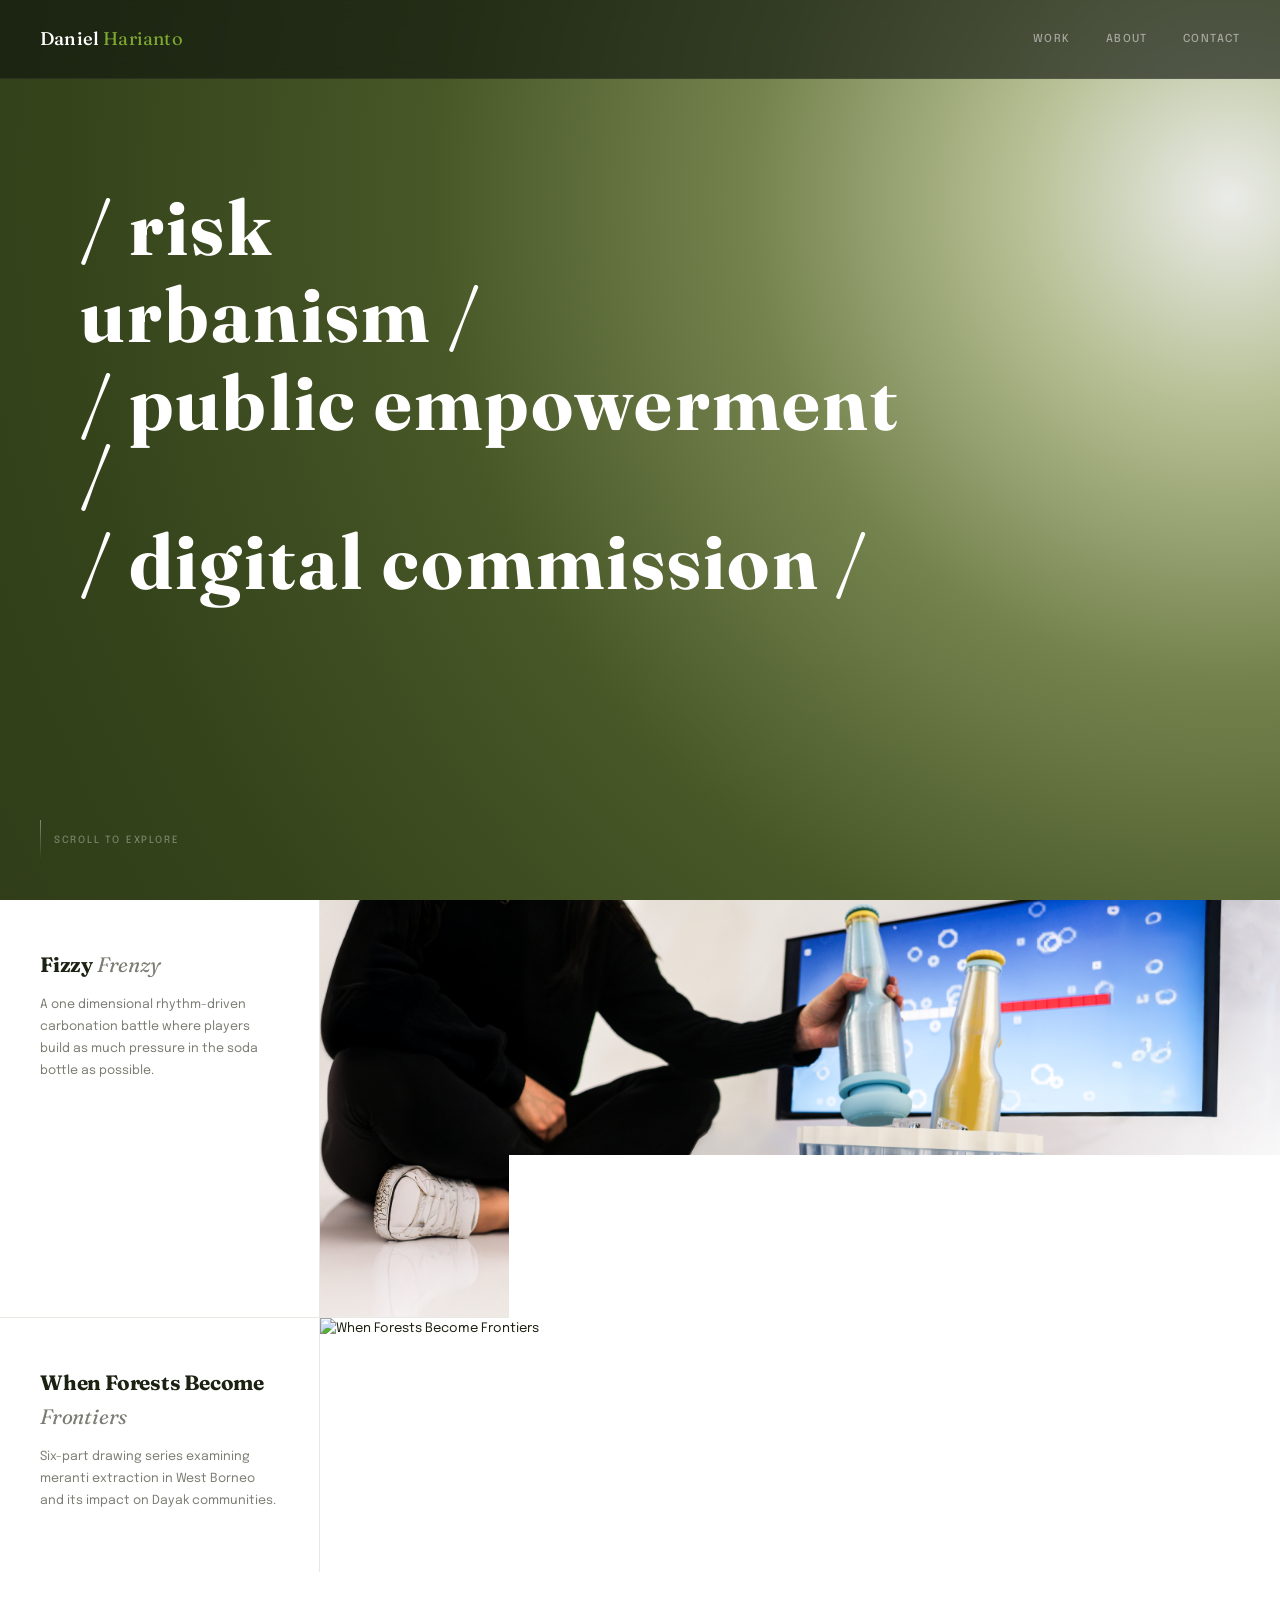
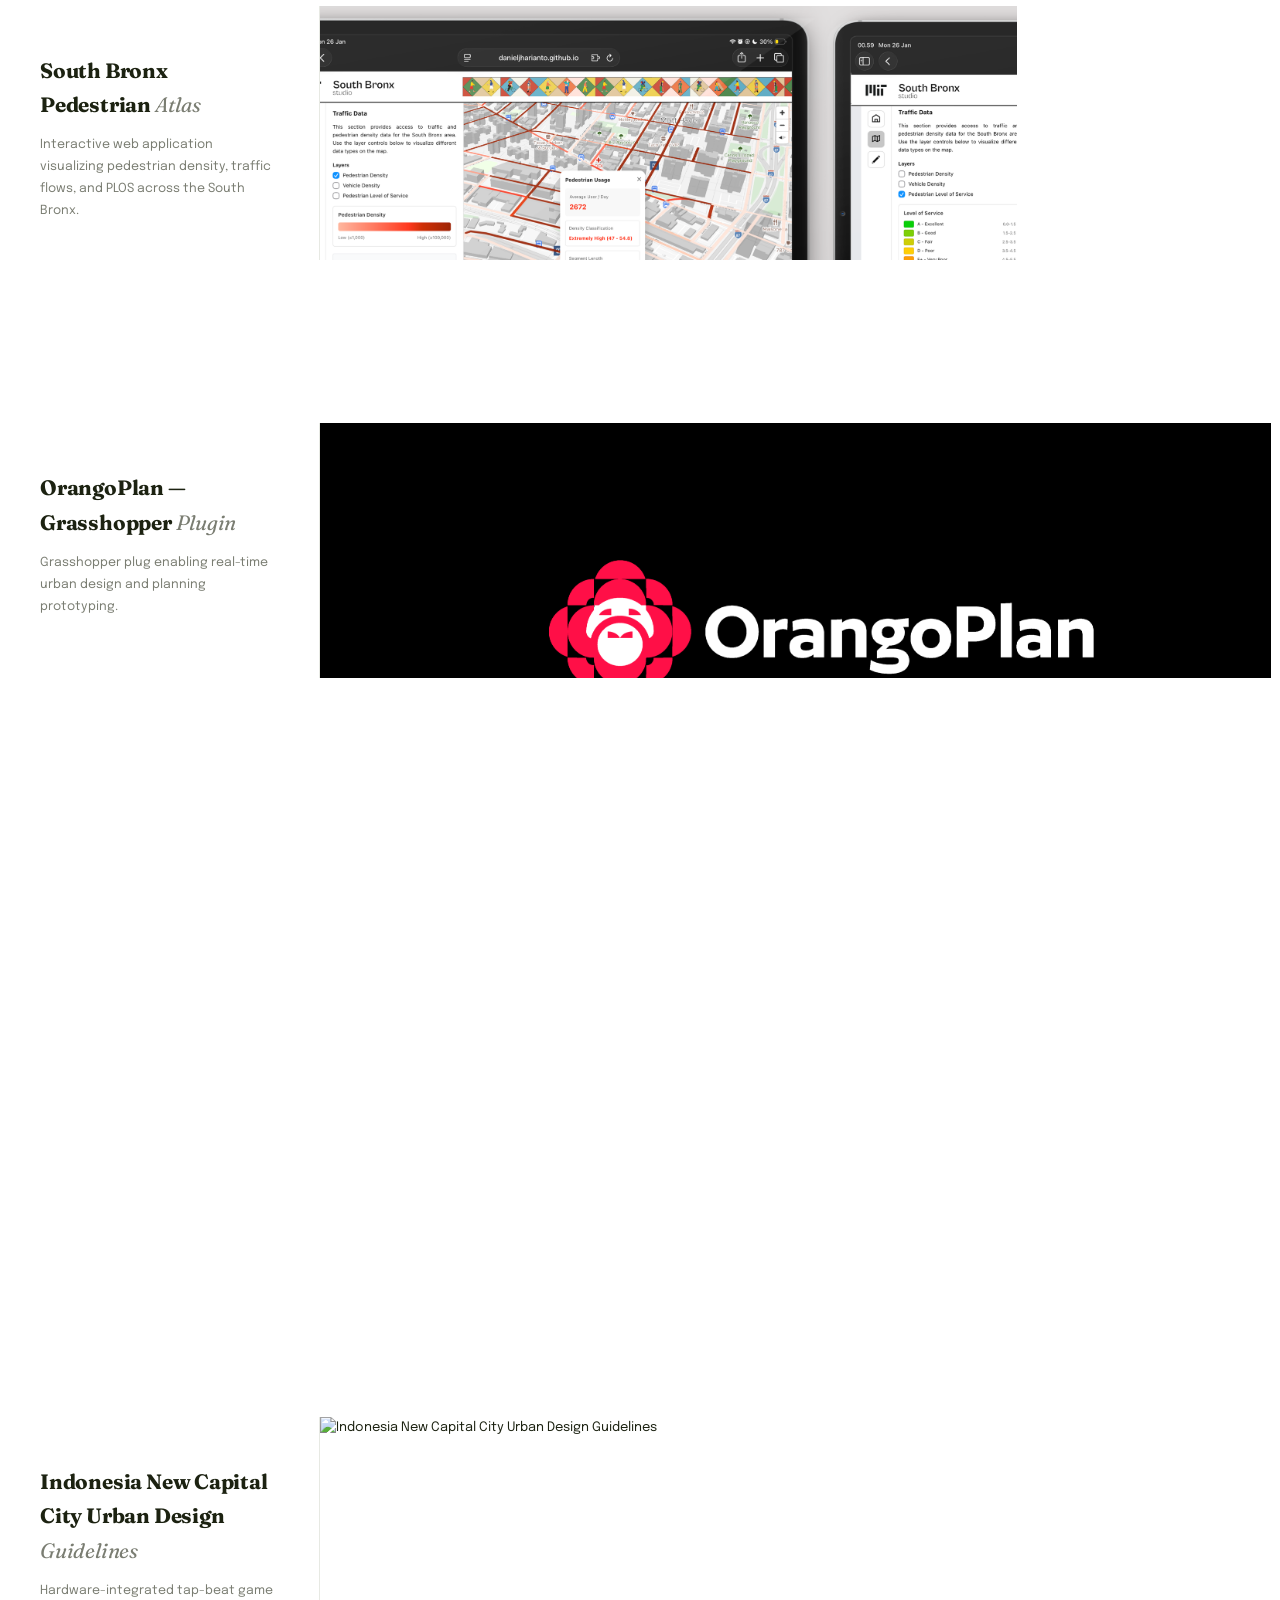
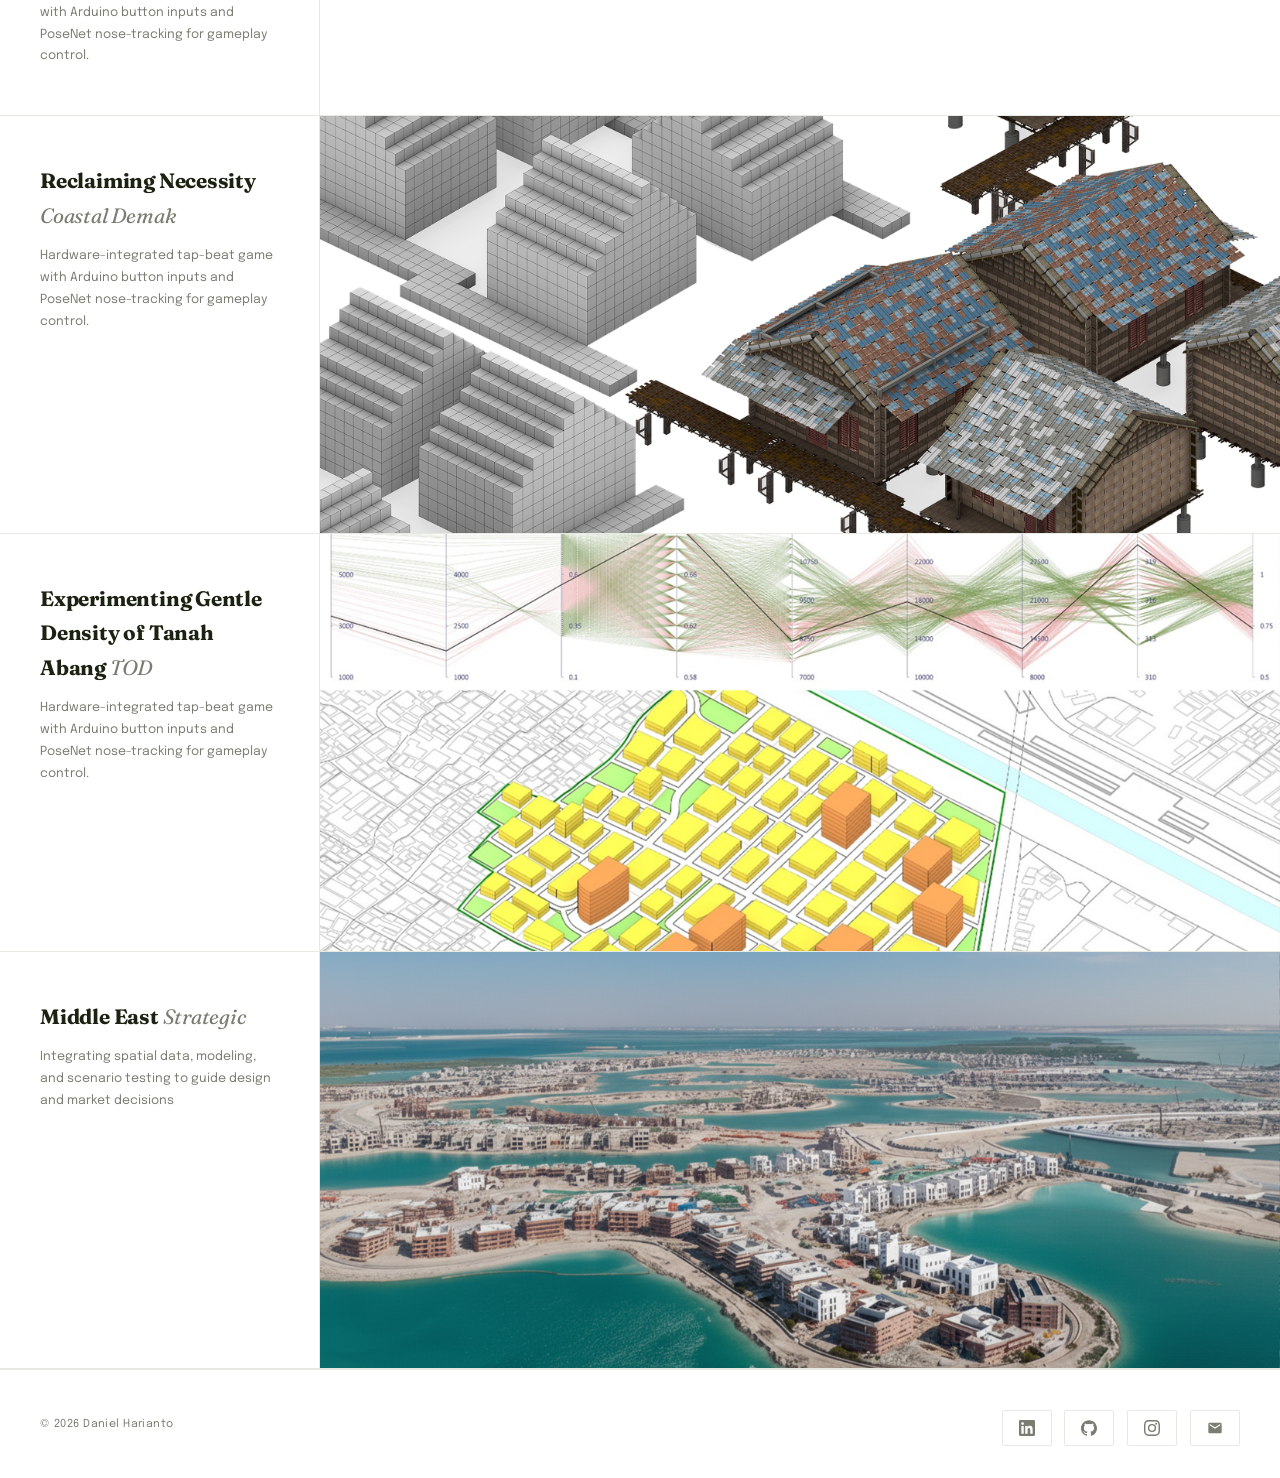
==== index.html @ 78e477ef "update logo" ====
<!DOCTYPE html>
<html lang="en">
  <meta charset="UTF-8" />
  <meta name="viewport" content="width=device-width, initial-scale=1.0" />
  <link rel="icon" type="image/png" href="Image/logo.png" /> 
  <title>Daniel Harianto</title>
  <!-- Google Fonts -->
  <link rel="preconnect" href="https://fonts.googleapis.com" />
  <link rel="preconnect" href="https://fonts.gstatic.com" crossorigin />
  <link href="https://fonts.googleapis.com/css2?family=Fraunces:ital,opsz,wght@0,9..144,400;0,9..144,500;0,9..144,700;1,9..144,400;1,9..144,500&family=Epilogue:wght@400;500&display=swap" rel="stylesheet" />

  <!-- Stylesheet -->
  <link rel="stylesheet" href="style.css" />
</head>
<body>

  <!-- ── HEADER ── -->
  <header>
    <a href="index.html" class="logo">Daniel <span>Harianto</span></a>
    <button id="menu-toggle" aria-label="Menu">☰</button>
    <nav>
      <a href="#work">Work</a>
      <a href="about.html">About</a>
      <a href="mailto:djansenh@mit.edu">Contact</a>
    </nav>
  </header>

  <!-- ── HERO ── -->
  <div class="hero-wrap">
    <section class="hero">

      <!-- Left: headline -->
      <div class="hero-headline">
        <!-- <p class="hero-intro">Portfolio 2024–2025</p> -->
        <h1>
          <span>/ risk</em></span>
        </h1>
        <h1>
          <span> urbanism /</span>
        </h1>
        <h1>
         /  public empowerment  /
        </h1>
        <h1>
         /  digital commission  /<br />
        </h1>
      </div>

      <!-- Right: discipline tags + name -->
      <!-- <div class="hero-right">
        <div class="hero-tags">
          <span class="hero-tag">*architecture</span>
          <span class="hero-tag">*algorithm</span>
          <span class="hero-tag">*urbanism</span>
        </div>
        <div class="hero-name">Daniel J Harianto</div>
      </div> -->

    </section>
    <div class="hero-scroll">Scroll to explore</div>
  </div>

  <!-- ── WORK SECTION ── -->
  <!-- <div id="work" class="section-header">
    <h2 class="section-title">Selected Work</h2> -->
    <!-- <span class="section-count">06 projects</span> -->
  <!-- </div> -->

  <main class="projects" id="projectGrid"></main>

  
  <!-- ── CTA BAND ── -->
  <!-- <div class="cta-band">
    <div class="cta-text">Let's work<br /><em>together.</em></div>
    <a href="mailto:hello@example.com" class="cta-link">Get in touch →</a>
  </div> -->

  <!-- ── FOOTER ── -->
  <footer>
    <span>© 2026 Daniel Harianto</span>
    

    <!-- Social links -->
      <span>
        <div class="about-socials">
          <a href="https://linkedin.com/in/daniel-j-harianto" class="social-link" target="_blank">
            <svg width="16" height="16" viewBox="0 0 24 24" fill="currentColor">
              <path d="M20.447 20.452h-3.554v-5.569c0-1.328-.027-3.037-1.852-3.037-1.853 0-2.136 1.445-2.136 2.939v5.667H9.351V9h3.414v1.561h.046c.477-.9 1.637-1.85 3.37-1.85 3.601 0 4.267 2.37 4.267 5.455v6.286zM5.337 7.433a2.062 2.062 0 0 1-2.063-2.065 2.064 2.064 0 1 1 2.063 2.065zm1.782 13.019H3.555V9h3.564v11.452zM22.225 0H1.771C.792 0 0 .774 0 1.729v20.542C0 23.227.792 24 1.771 24h20.451C23.2 24 24 23.227 24 22.271V1.729C24 .774 23.2 0 22.222 0h.003z"/>
            </svg>
            
          </a>
          <a href="https://github.com/danieljharianto" class="social-link" target="_blank">
            <svg width="16" height="16" viewBox="0 0 24 24" fill="currentColor">
              <path d="M12 .297c-6.63 0-12 5.373-12 12 0 5.303 3.438 9.8 8.205 11.385.6.113.82-.258.82-.577 0-.285-.01-1.04-.015-2.04-3.338.724-4.042-1.61-4.042-1.61C4.422 18.07 3.633 17.7 3.633 17.7c-1.087-.744.084-.729.084-.729 1.205.084 1.838 1.236 1.838 1.236 1.07 1.835 2.809 1.305 3.495.998.108-.776.417-1.305.76-1.605-2.665-.3-5.466-1.332-5.466-5.93 0-1.31.465-2.38 1.235-3.22-.135-.303-.54-1.523.105-3.176 0 0 1.005-.322 3.3 1.23.96-.267 1.98-.399 3-.405 1.02.006 2.04.138 3 .405 2.28-1.552 3.285-1.23 3.285-1.23.645 1.653.24 2.873.12 3.176.765.84 1.23 1.91 1.23 3.22 0 4.61-2.805 5.625-5.475 5.92.42.36.81 1.096.81 2.22 0 1.606-.015 2.896-.015 3.286 0 .315.21.69.825.57C20.565 22.092 24 17.592 24 12.297c0-6.627-5.373-12-12-12"/>
            </svg>
  
          </a>
          <a href="https://instagram.com/danielharianto_" class="social-link" target="_blank">
            <svg width="16" height="16" viewBox="0 0 24 24" fill="currentColor">
              <path d="M12 2.163c3.204 0 3.584.012 4.85.07 3.252.148 4.771 1.691 4.919 4.919.058 1.265.069 1.645.069 4.849 0 3.205-.012 3.584-.069 4.849-.149 3.225-1.664 4.771-4.919 4.919-1.266.058-1.644.07-4.85.07-3.204 0-3.584-.012-4.849-.07-3.26-.149-4.771-1.699-4.919-4.92-.058-1.265-.07-1.644-.07-4.849 0-3.204.013-3.583.07-4.849.149-3.227 1.664-4.771 4.919-4.919 1.266-.057 1.645-.069 4.849-.069zM12 0C8.741 0 8.333.014 7.053.072 2.695.272.273 2.69.073 7.052.014 8.333 0 8.741 0 12c0 3.259.014 3.668.072 4.948.2 4.358 2.618 6.78 6.98 6.98C8.333 23.986 8.741 24 12 24c3.259 0 3.668-.014 4.948-.072 4.354-.2 6.782-2.618 6.979-6.98.059-1.28.073-1.689.073-4.948 0-3.259-.014-3.667-.072-4.947-.196-4.354-2.617-6.78-6.979-6.98C15.668.014 15.259 0 12 0zm0 5.838a6.162 6.162 0 1 0 0 12.324 6.162 6.162 0 0 0 0-12.324zM12 16a4 4 0 1 1 0-8 4 4 0 0 1 0 8zm6.406-11.845a1.44 1.44 0 1 0 0 2.881 1.44 1.44 0 0 0 0-2.881z"/>
            </svg>
            
          </a>
          <a href="mailto:djansenh@mit.edu" class="social-link">
            <svg width="16" height="16" viewBox="0 0 24 24" fill="currentColor">
              <path d="M20 4H4c-1.1 0-2 .9-2 2v12c0 1.1.9 2 2 2h16c1.1 0 2-.9 2-2V6c0-1.1-.9-2-2-2zm0 4-8 5-8-5V6l8 5 8-5v2z"/>
            </svg>
            
          </a>
        </div>
      </span>
  </footer>

  <!-- ── MODAL ── -->
  <div class="modal-backdrop" id="modal" role="dialog" aria-modal="true">
    <div class="modal">
      <div class="modal-header-bar">
        <span class="modal-header-label" id="modalHeaderLabel">Project</span>
        <button class="modal-close" id="modalClose">✕ &nbsp;Close</button>
      </div>
      <div id="modalImg"></div>
      <div class="modal-body">
        <div class="modal-meta" id="modalTags"></div>
        <h2 class="modal-title" id="modalTitle"></h2>
        <p class="modal-text" id="modalText"></p>
        <div class="modal-details" id="modalDetails"></div>
        <a href="#" class="modal-link" id="modalLink" target="_blank">View Project →</a>
      </div>
    </div>
  </div>

  <!-- JavaScript -->
  <script src="data.js"></script>
  <script src="main.js"></script>


</body>
</html>
---- style.css ----
/* ── PP Font-face blocks ─────────────────────────────────────────────
  Uncomment once PP Pangaia / PP Mori WOFF2 files are hosted locally. */

  @font-face {
    font-family: 'PP Pangaia';
    src: url('/fonts/PPPangaia-Bold.woff2') format('woff2');
    font-weight: 700; font-style: normal; font-display: swap;
  }
  @font-face {
    font-family: 'PP Pangaia';
    src: url('/fonts/PPPangaia-Regular.woff2') format('woff2');
    font-weight: 400; font-style: normal; font-display: swap;
  }
  @font-face {
    font-family: 'PP Mori';
    src: url('/fonts/PPMori-Regular.woff2') format('woff2');
    font-weight: 400; font-style: normal; font-display: swap;
  }
  @font-face {
    font-family: 'PP Mori';
    src: url('/fonts/PPMori-SemiBold.woff2') format('woff2');
    font-weight: 500; font-style: normal; font-display: swap;
  }
  /* ──────────────────────────────────────────────────────────────────── */

/* ─────────────────────────────────────────
   RESET & TOKENS
───────────────────────────────────────── */
*, *::before, *::after {
  box-sizing: border-box;
  margin: 0;
  padding: 0;
}

:root {
  --font-display: 'PP Mori', 'Fraunces', Georgia, serif;
  --font-body:    'PP Mori', 'Epilogue', system-ui, sans-serif;

  --green         : #3d4e1f; 
  --green-deep    : #2c3816; 
  --green-accent  : #7fa832; 
  --white         : #ffffff; 
  --bg            : #ffffff; 
  --bg2           : #f5f4f0; 
  --ink           : #1c2211; 
  --muted         : #7a7d72; 
  --light-grey    : #b0b0b0; 
  --border        : rgba(60, 78, 31, 0.12);

  /* --green:        #6b7a3a;
  --green-deep:   #4a5528;
  --green-accent: #c2d66b;

  --white:        #fdfcf8;
  --bg:           #fdfcf8;
  --bg2:          #f3f1e8;

  --ink:          #2a2e1d;
  --muted:        #8c8f7a;
  --light-grey:   #d0d0c8;

  --border:       rgba(107, 122, 58, 0.16); */
}

html { scroll-behavior: smooth; }

body {
  background: var(--bg);
  color: var(--ink);
  font-family: var(--font-body);
  font-size: 13px;
  font-weight: 400;
  line-height: 1.65;
  min-height: 100vh;
}

/* ─────────────────────────────────────────
   HEADER
───────────────────────────────────────── */
header {
  position: fixed;
  top: 0; left: 0; right: 0;
  z-index: 100;
  display: flex;
  justify-content: space-between;
  align-items: center;
  padding: 1.5rem 2.5rem;
  background: rgba(18, 24, 15, 0.658);
  backdrop-filter: blur(12px);
  -webkit-backdrop-filter: blur(12px);
  border-bottom: 1px solid rgba(255, 255, 255, 0.06);
}

/* mobile menu toggle button (hidden by default) */
#menu-toggle {
  display: none;
  background: none;
  border: none;
  color: var(--white);
  font-size: 1.5rem;
  cursor: pointer;
}

.logo {
  font-family: var(--font-display);
  font-size: 1.15rem;
  font-weight: 500;
  color: var(--white);
  letter-spacing: 0.01em;
}

.logo span {
  color: var(--green-accent);
  font-weight: 400;
}

nav {
  display: flex;
  gap: 2.2rem;
  align-items: center;
}

nav a {
  text-decoration: none;
  color: rgba(255, 255, 255, 0.5);
  font-family: var(--font-body);
  font-size: 11px;
  font-weight: 500;
  letter-spacing: 0.13em;
  text-transform: uppercase;
  transition: color 0.2s;
}

nav a:hover { color: var(--white); }

/* ─────────────────────────────────────────
   HERO
   circle + vmin = perfectly round glow at any viewport size
───────────────────────────────────────── */
.hero-wrap {
  background:
    radial-gradient(circle 295vmin at calc(100% - 4vw) 22%,
      rgba(255, 255, 255, 0.90)  0%,
      rgba(240, 248, 200, 0.70)  8%,
      rgba(210, 228, 150, 0.44) 18%,
      rgba(170, 200, 100, 0.22) 30%,
      rgba(130, 165,  70, 0.10) 44%,
      rgba( 80, 110,  40, 0.03) 60%,
      transparent               78%),
    var(--green-deep);
  min-height: 100vh;
  position: relative;
  overflow: hidden;
}

.hero {
  position: relative;
  z-index: 2;
  padding: 12rem 2.5rem 5rem;
  max-width: 1200px;
  margin: 0 auto;
  display: grid;
  grid-template-columns: 1fr 260px;
  gap: 0;
  align-items: start;
}

.hero-headline {
  padding-right: 2rem;
}

.hero-intro {
  font-family: var(--font-body);
  font-size: 11px;
  font-weight: 500;
  letter-spacing: 0.18em;
  text-transform: uppercase;
  color: rgba(255, 255, 255, 0.45);
  margin-bottom: 2rem;
}

.hero h1 {
  font-family: var(--font-display);
  font-size: clamp(4rem, 6vw, 9rem);
  font-weight: 700;
  line-height: 0.93;
  letter-spacing: 0.03em;
  color: var(--white);
  padding-bottom: 1rem;
}

.hero-right {
  display: flex;
  flex-direction: column;
  justify-content: space-between;
  padding-top: 12.5rem;
  min-height: 60vh;
}

.hero-tags {
  display: flex;
  flex-direction: column;
  align-items: flex-end;
  gap: 0.2rem;
  margin-bottom: auto;
}

.hero-tag {
  font-family: var(--font-body);
  font-size: 13px;
  font-weight: 500;
  color: var(--green-accent);
  letter-spacing: 0.01em;
}

.hero-name {
  font-family: var(--font-body);
  font-size: 14px;
  font-weight: 500;
  color: var(--green-accent);
  text-align: right;
  letter-spacing: 0.02em;
  margin-top: auto;
  padding-bottom: 0.5rem;
}

.hero-scroll {
  position: absolute;
  bottom: 2.5rem;
  left: 2.5rem;
  z-index: 2;
  display: flex;
  align-items: center;
  gap: 0.8rem;
  font-family: var(--font-body);
  font-size: 10px;
  font-weight: 500;
  letter-spacing: 0.18em;
  text-transform: uppercase;
  color: rgba(255, 255, 255, 0.35);
}

.hero-scroll::before {
  content: '';
  display: block;
  width: 1px;
  height: 40px;
  background: linear-gradient(to bottom, rgba(255, 255, 255, 0.4), transparent);
}

/* ─────────────────────────────────────────
   SECTION HEADER
───────────────────────────────────────── */
.section-header {
  display: flex;
  justify-content: space-between;
  align-items: baseline;
  padding: 2rem 2.5rem 1rem;
  max-width: 1200px;
  margin: 0 auto;
  border-bottom: 1px solid var(--border);
}

.section-title {
  font-family: var(--font-display);
  font-size: 1.5rem;
  font-weight: 500;
  letter-spacing: -0.01em;
  color: var(--ink);
}

.section-count {
  font-family: var(--font-body);
  font-size: 10px;
  font-weight: 500;
  letter-spacing: 0.16em;
  text-transform: uppercase;
  color: var(--muted);
}

/* ─────────────────────────────────────────
   PROJECT LIST
───────────────────────────────────────── */
.projects {
  margin: 0;
  padding: 0;
  display: flex;
  flex-direction: column;
}

.project-card {
  display: grid;
  grid-template-columns: 25% 1fr;
  min-height: 32vh;
  cursor: pointer;
  border-bottom: 1px solid var(--border);
  overflow: hidden;
  background: var(--white);
  transition: background 0.28s ease;
}

.project-card:hover {
  background: var(--bg2);
}

.project-card:hover .project-img {
  transform: scale(1.025);
}

.project-card:hover .project-card-title { color: var(--green-accent); }

.project-card-left {
  padding: 3rem 2.5rem;
  display: flex;
  flex-direction: column;
  justify-content: flex-start;
  border-right: 1px solid var(--border);
}

.project-card-title {
  font-family: var(--font-display);
  font-size: 1.3rem;
  font-weight: 700;
  letter-spacing: -0.01em;
  color: var(--ink);
  margin-bottom: 0.75rem;
  transition: color 0.28s;
}

.project-card-title em {
  font-style: italic;
  font-weight: 400;
  color: var(--muted);
}

.project-card-desc {
  font-family: var(--font-body);
  font-size: 12.5px;
  color: var(--muted);
  line-height: 1.75;
}

.project-card-right {
  overflow: hidden;
  position: relative;
}

.project-img {
  width: 100%;
  height: 100%;
  object-fit: cover;
  display: block;
  transition: transform 0.5s ease;
}

.project-img-placeholder {
  width: 100%;
  height: 100%;
  display: flex;
  align-items: center;
  justify-content: center;
  font-family: var(--font-body);
  font-size: 10px;
  font-weight: 500;
  letter-spacing: 0.18em;
  text-transform: uppercase;
  color: rgba(255, 255, 255, 0.45);
}

.tag {
  font-family: var(--font-body);
  font-size: 9px;
  font-weight: 500;
  letter-spacing: 0.14em;
  text-transform: uppercase;
  padding: 0.25rem 0.65rem;
  border: 1px solid var(--border);
  color: var(--muted);
  border-radius: 2px;
}

/* ─────────────────────────────────────────
   CTA BAND
───────────────────────────────────────── */
.cta-band {
  background:
    radial-gradient(circle 125vmin at calc(100% - 4vw) 50%,
      rgba(255, 255, 255, 0.14)  0%,
      rgba(255, 255, 255, 0.08) 25%,
      rgba(255, 255, 255, 0.03) 50%,
      transparent               70%),
    linear-gradient(120deg, var(--green-deep) 0%, var(--green) 100%);
  padding: 5rem 2.5rem;
  display: flex;
  justify-content: space-between;
  align-items: center;
  gap: 2rem;
}

.cta-text {
  font-family: var(--font-display);
  font-size: clamp(2rem, 4vw, 3.5rem);
  font-weight: 500;
  color: var(--white);
  letter-spacing: -0.025em;
  line-height: 1.06;
}

.cta-text em {
  font-style: italic;
  font-weight: 400;
  color: var(--green-accent);
}

.cta-link {
  flex-shrink: 0;
  display: inline-flex;
  align-items: center;
  gap: 0.7rem;
  font-family: var(--font-body);
  font-size: 11px;
  font-weight: 500;
  letter-spacing: 0.16em;
  text-transform: uppercase;
  color: var(--green-);
  background: var(--white);
  padding: 1rem 2.2rem;
  text-decoration: none;
  transition: background 0.2s, color 0.2s;
}

.cta-link:hover {
  background: var(--green-accent);
  color: var(--white);
}

/* ─────────────────────────────────────────
   FOOTER
───────────────────────────────────────── */
footer {
  background: var(--white);
  border-top: 1px solid var(--border);
  padding: 2rem 2.5rem;
  display: flex;
  justify-content: space-between;
  align-items: center;
  font-family: var(--font-body);
  font-weight: 400;
  color: var(--muted);
  font-size: 11px;
  letter-spacing: 0.04em;
}

/* ─────────────────────────────────────────
   MODAL
───────────────────────────────────────── */
.modal-backdrop {
  position: fixed;
  inset: 0;
  background: rgba(12, 17, 6, 0.92);
  z-index: 200;
  display: flex;
  align-items: center;
  justify-content: center;
  padding: 2rem;
  opacity: 0;
  pointer-events: none;
  transition: opacity 0.3s ease;
}

.modal-backdrop.open {
  opacity: 1;
  pointer-events: all;
}

.modal {
  background: var(--white);
  max-width: 800px;
  width: 100%;
  max-height: 90vh;
  overflow-y: auto;
  position: relative;
  transform: translateY(28px);
  transition: transform 0.32s cubic-bezier(0.4, 0, 0.2, 1);
}

.modal-backdrop.open .modal { transform: translateY(0); }

.modal-header-bar {
  background:
    radial-gradient(circle 800px at calc(100% - 40px) 50%,
      rgba(255, 255, 255, 0.1) 0%,
      transparent 65%),
    linear-gradient(120deg, var(#4a5e28 0%,) 0%, var(--green) 100%);
  padding: 1.2rem 2rem;
  display: flex;
  justify-content: space-between;
  align-items: center;
}

.modal-header-label {
  font-family: var(--font-body);
  font-size: 10px;
  font-weight: 500;
  letter-spacing: 0.2em;
  text-transform: uppercase;
  color: rgba(255, 255, 255, 0.5);
}

.modal-close {
  background: none;
  border: none;
  cursor: pointer;
  color: rgba(255, 255, 255, 0.55);
  font-family: var(--font-body);
  font-size: 11px;
  font-weight: 500;
  letter-spacing: 0.1em;
  display: flex;
  align-items: center;
  gap: 0.4rem;
  transition: color 0.2s;
}

.modal-close:hover { color: var(--white); }

.modal-img {
  width: 100%;
  aspect-ratio: 16 / 8;
  object-fit: cover;
  display: block;
}

.modal-img-placeholder {
  width: 100%;
  aspect-ratio: 16 / 8;
  display: flex;
  align-items: center;
  justify-content: center;
  font-family: var(--font-body);
  font-size: 10px;
  font-weight: 500;
  letter-spacing: 0.18em;
  text-transform: uppercase;
  color: rgba(255, 255, 255, 0.45);
}

.modal-body { padding: 2.5rem; }

.modal-meta {
  display: flex;
  gap: 0.5rem;
  flex-wrap: wrap;
  margin-bottom: 1.4rem;
}

.modal-title {
  font-family: var(--font-display);
  font-size: clamp(2rem, 4.5vw, 3.2rem);
  font-weight: 500;
  line-height: 1.04;
  letter-spacing: -0.025em;
  margin-bottom: 1.4rem;
  color: var(--ink);
}

.modal-title em {
  font-style: italic;
  font-weight: 400;
  color: var(--green);
}

.modal-text {
  font-family: var(--font-body);
  font-weight: 400;
  color: var(--muted);
  line-height: 1.9;
  margin-bottom: 2rem;
  font-size: 13px;
}

.modal-details {
  border-top: 1px solid var(--border);
  padding-top: 1.5rem;
  display: grid;
  grid-template-columns: repeat(3, 1fr);
  gap: 1.5rem;
  margin-bottom: 2rem;
}

.detail-label {
  font-family: var(--font-body);
  font-size: 9px;
  font-weight: 500;
  letter-spacing: 0.2em;
  text-transform: uppercase;
  color: var(--muted);
  margin-bottom: 0.3rem;
}

.detail-value {
  font-family: var(--font-display);
  font-size: 1.05rem;
  font-weight: 500;
  color: var(--ink);
}

.modal-link {
  display: inline-flex;
  align-items: center;
  gap: 0.7rem;
  font-family: var(--font-body);
  font-size: 11px;
  font-weight: 500;
  letter-spacing: 0.16em;
  text-transform: uppercase;
  color: var(--white);
  background: var(--green);
  padding: 0.9rem 2rem;
  text-decoration: none;
  transition: background 0.2s;
}

.modal-link:hover { background: var(--ink); }

/* ─────────────────────────────────────────
   ANIMATIONS
───────────────────────────────────────── */
@keyframes fadeUp {
  from { opacity: 0; transform: translateY(20px); }
  to   { opacity: 1; transform: translateY(0); }
}

.hero-headline { animation: fadeUp 1s ease both 0.1s; }
.hero-right    { animation: fadeUp 1s ease both 0.3s; }

.project-card                  { animation: fadeUp 0.6s ease both; }
.project-card:nth-child(1)     { animation-delay: 0.05s; }
.project-card:nth-child(2)     { animation-delay: 0.15s; }
.project-card:nth-child(3)     { animation-delay: 0.25s; }
.project-card:nth-child(4)     { animation-delay: 0.35s; }
.project-card:nth-child(5)     { animation-delay: 0.45s; }
.project-card:nth-child(6)     { animation-delay: 0.55s; }

/* ─────────────────────────────────────────
   SCROLLBAR
───────────────────────────────────────── */
::-webkit-scrollbar             { width: 4px; }
::-webkit-scrollbar-track       { background: var(--bg); }
::-webkit-scrollbar-thumb       { background: var(--green); border-radius: 2px; }

/* ─────────────────────────────────────────
   RESPONSIVE
───────────────────────────────────────── */
@media (max-width: 860px) {
  .hero {
    grid-template-columns: 1fr;
    padding: 10rem 1.5rem 5rem;
  }
  .hero-right {
    flex-direction: row;
    justify-content: space-between;
    align-items: flex-end;
    padding-top: 2rem;
    min-height: unset;
    border-top: 1px solid rgba(255, 255, 255, 0.1);
  }
  .hero-tags { align-items: flex-start; }
}

@media (max-width: 600px) {
  header                          { padding: 1rem 1.2rem; }
  /* hide nav by default and make toggle visible */
  nav                              { display: none; position: absolute; top: 100%; right: 1.2rem; background: var(--white);
                                     flex-direction: column; gap: 1rem; padding: 1rem;
                                     border: 1px solid var(--border); border-radius: 4px; }
  nav.open                         { display: flex; }
  #menu-toggle                     { display: block; }

  .section-header                 { padding-left: 1.2rem; padding-right: 1.2rem; }
  .project-card                   { grid-template-columns: 1fr; min-height: unset; }
  .project-card-left              { border-right: none; border-bottom: 1px solid var(--border); padding: 2rem 1.2rem; }
  .project-card-right             { min-height: 45vw; }
  .modal-body                     { padding: 1.5rem; }
  .modal-details                  { grid-template-columns: 1fr 1fr; }
  .cta-band                       { flex-direction: column; align-items: flex-start; padding: 3rem 1.5rem; }
}



/* ─────────────────────────────────────────
   ABOUT SECTION
───────────────────────────────────────── */
.about-section {
  background: var(--white);
  border-top: 1px solid var(--border);
}

.about-inner {
  max-width: 1200px;
  margin: 0 auto;
  padding: 6rem 2.5rem;
  display: grid;
  grid-template-columns: 320px 1fr;
  gap: 5rem;
  align-items: start;
}

/* ── Profile photo ── */
.about-photo-wrap {
  position: sticky;
  top: 7rem;
}

.about-photo {
  width: 100%;
  aspect-ratio: 3 / 4;
  object-fit: cover;
  object-position: top;
  display: block;
  filter: grayscale(15%);
}

.about-photo-placeholder {
  width: 100%;
  aspect-ratio: 3 / 4;
  background: linear-gradient(145deg, var(--green-deep), var(--green));
  display: flex;
  align-items: center;
  justify-content: center;
  font-family: var(--font-display);
  font-size: 3rem;
  font-weight: 500;
  color: rgba(255,255,255,0.4);
  letter-spacing: 0.1em;
}

/* ── Text column ── */
.section-label {
  font-family: var(--font-body);
  font-size: 10px;
  font-weight: 500;
  letter-spacing: 0.2em;
  text-transform: uppercase;
  color: var(--green-accent);
  margin-bottom: 1.8rem;
  display: flex;
  align-items: center;
  gap: 0.8rem;
}

.section-label::before {
  content: '';
  display: inline-block;
  width: 24px;
  height: 1px;
  background: var(--green-accent);
  flex-shrink: 0;
}

.about-bio {
  font-family: var(--font-body);
  font-weight: 400;
  font-size: 14px;
  color: var(--muted);
  line-height: 1.85;
  margin-bottom: 1.4rem;
}

.about-details {
  display: flex;
  gap: 2.5rem;
  flex-wrap: wrap;
  padding: 1.8rem 0;
  border-top: 1px solid var(--border);
  border-bottom: 1px solid var(--border);
  margin-bottom: 2rem;
}

.about-detail-item {
  display: flex;
  flex-direction: column;
  gap: 0.3rem;
}

/* ── Social links ── */
.about-socials {
  display: flex;
  flex-wrap: wrap;
  gap: 0.8rem;
  margin-top: 0.5rem;
}

.social-link {
  display: inline-flex;
  align-items: center;
  gap: 0.5rem;
  font-family: var(--font-body);
  font-size: 11px;
  font-weight: 500;
  letter-spacing: 0.1em;
  text-transform: uppercase;
  text-decoration: none;
  color: var(--muted);
  border: 1px solid var(--border);
  padding: 0.55rem 1rem;
  border-radius: 2px;
  transition: background 0.2s, color 0.2s, border-color 0.2s;
}

.social-link:hover {
  background: var(--green);
  color: var(--white);
  border-color: var(--green);
}

.social-link svg {
  flex-shrink: 0;
}

/* ── Nav active state ── */
nav a.nav-active { color: var(--white); }

/* ── Responsive ── */
@media (max-width: 860px) {
  .about-inner {
    grid-template-columns: 1fr;
    gap: 3rem;
    padding: 4rem 1.5rem;
  }
  .about-photo-wrap {
    position: static;
    max-width: 280px;
  }
  .about-photo { aspect-ratio: 1 / 1; }
}


/* ─────────────────────────────────────────
   ABOUT HERO PHOTO
───────────────────────────────────────── */
.about-hero-photo-wrap {
  width: 130%;
  padding-top: 12.5rem;
}

.about-hero-photo {
  width: 100%;
  height: 100%;
  object-fit: cover;
  object-position: top;
  display: block;
  filter: grayscale(10%);
  /* subtle green tint to blend with hero */
  mix-blend-mode: luminosity;
  opacity: 0.88;
}

.about-hero-photo-placeholder {
  width: 100%;
  height: 110%;
  background: rgba(255,255,255,0.08);
  border: 1px solid rgba(255,255,255,0.12);
  display: flex;
  align-items: center;
  justify-content: center;
  font-family: var(--font-display);
  font-size: 3rem;
  font-weight: 500;
  color: rgba(255,255,255,0.25);
  letter-spacing: 0.1em;
}

@media (max-width: 860px) {
  .about-hero-photo-wrap { padding-top: 2rem; }
  .about-hero-photo { aspect-ratio: 1 / 1; max-width: 200px; }
}


/* ─────────────────────────────────────────
   ABOUT DESCRIPTION STRIP
───────────────────────────────────────── */
.about-desc-strip {
  background: var(--white);
  border-bottom: 1px solid var(--border);
}

.about-desc-inner {
  max-width: 1200px;
  margin: 0 auto;
  padding: 4rem 2.5rem;
  display: grid;
  grid-template-columns: 1fr 240px;
  gap: 4rem;
  align-items: center;
}

.about-desc-text {
  font-family: var(--font-body);
  font-size: clamp(1rem, 2vw, 1.2rem);
  font-weight: 400;
  line-height: 1.4;
  letter-spacing: -0.01em;
  color: var(--ink);
}


a.logo {
  text-decoration: none;
}
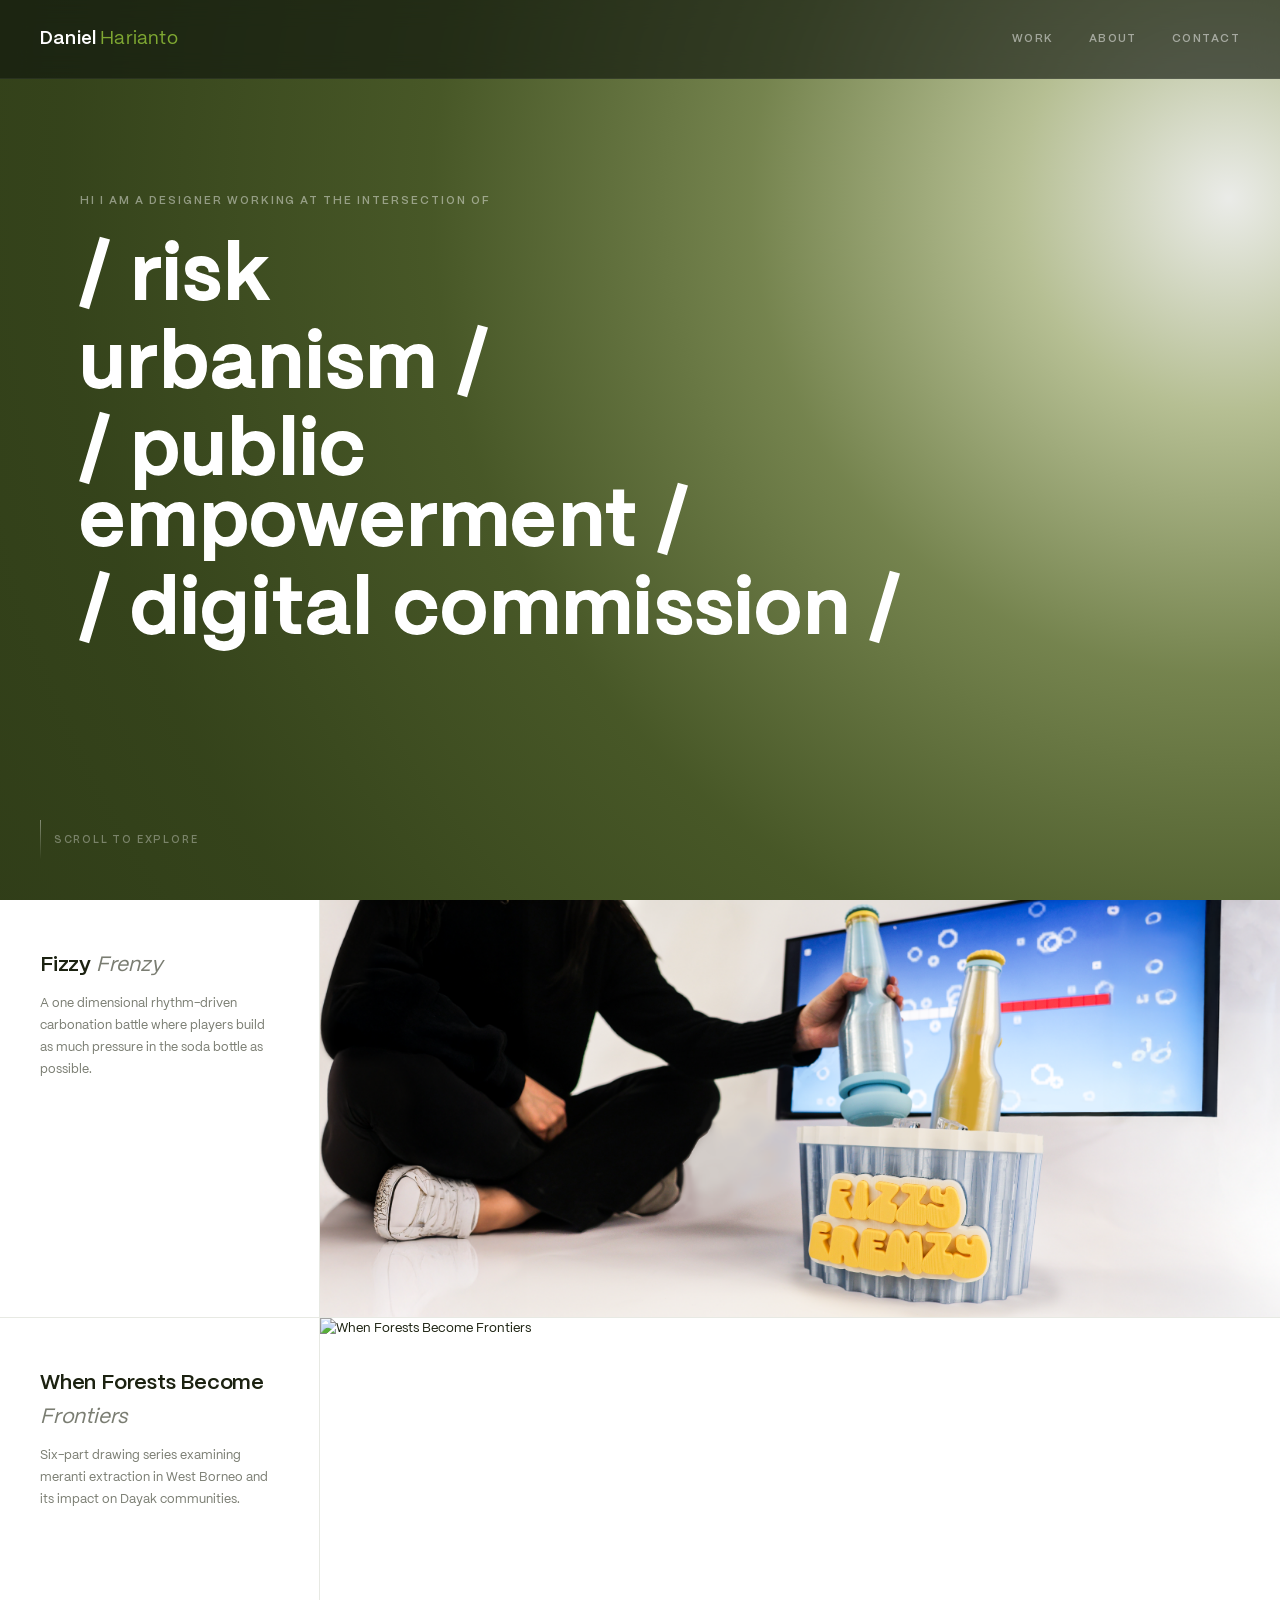
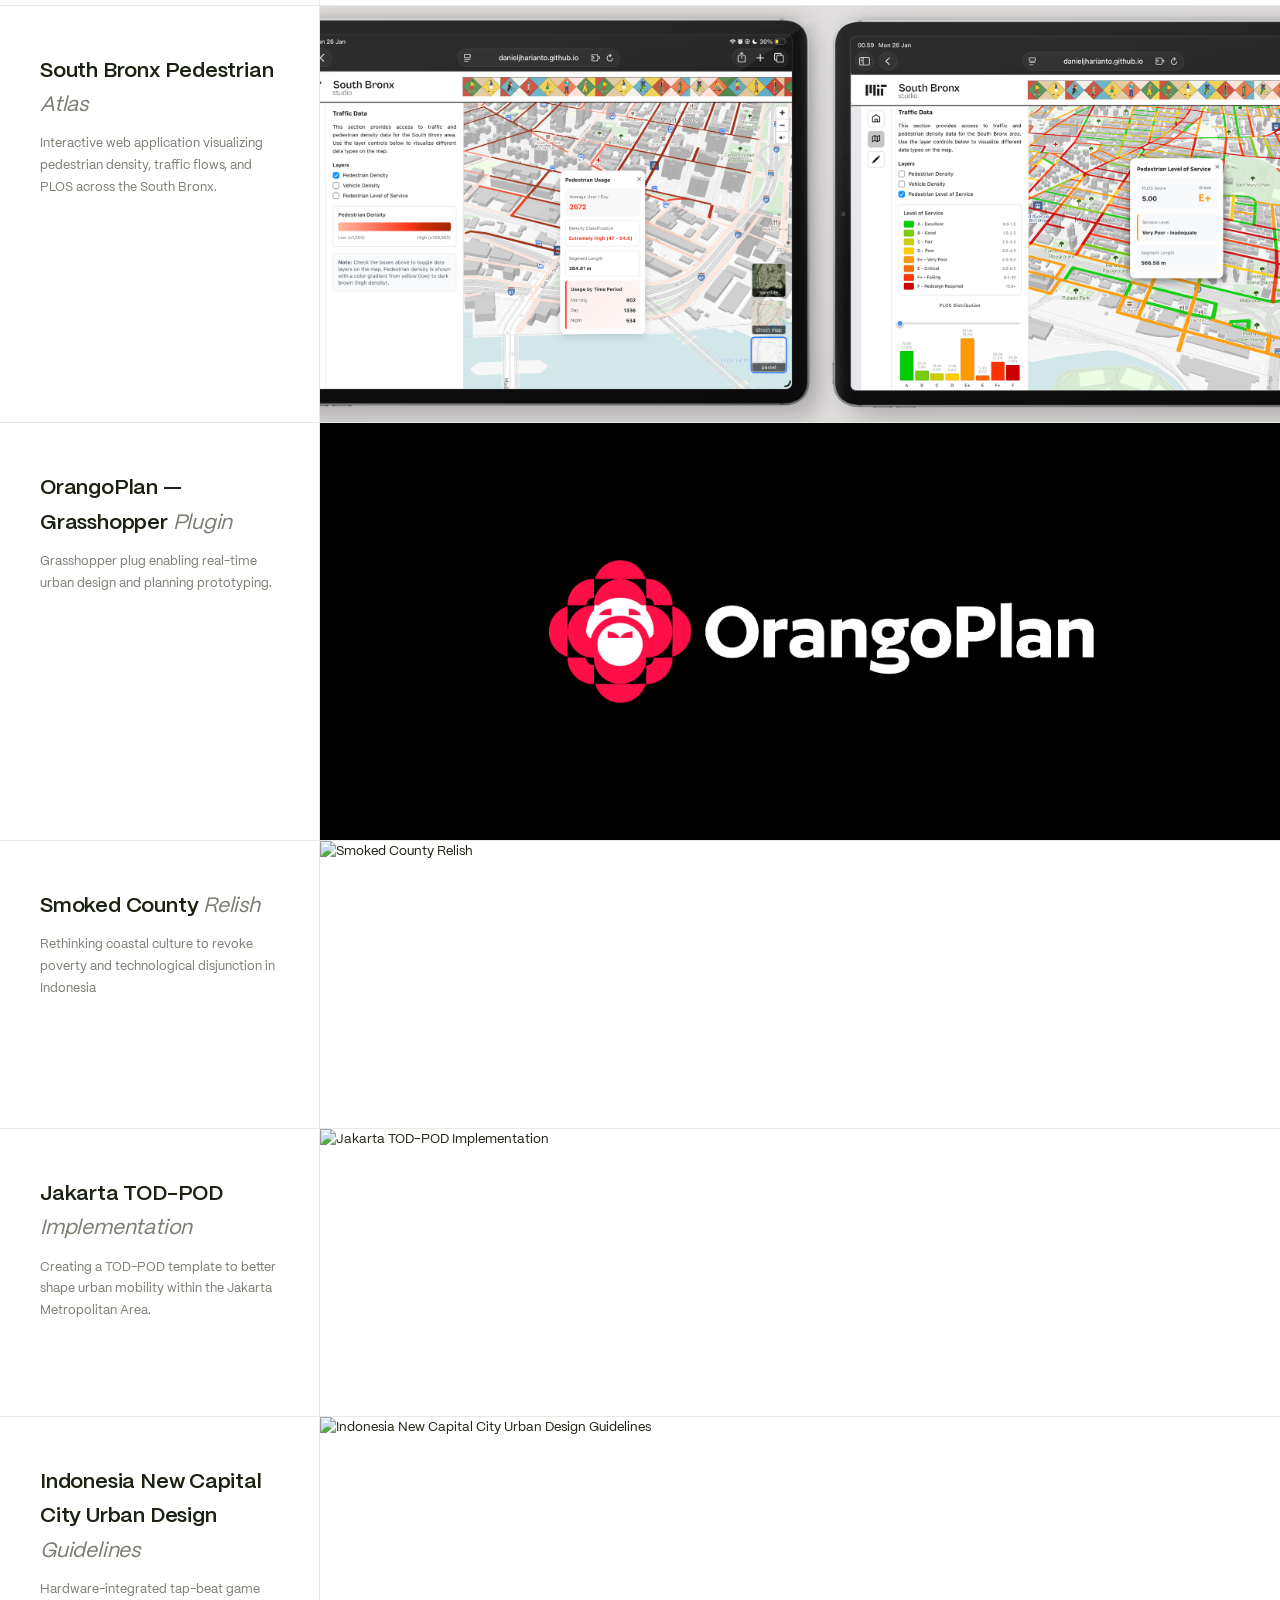
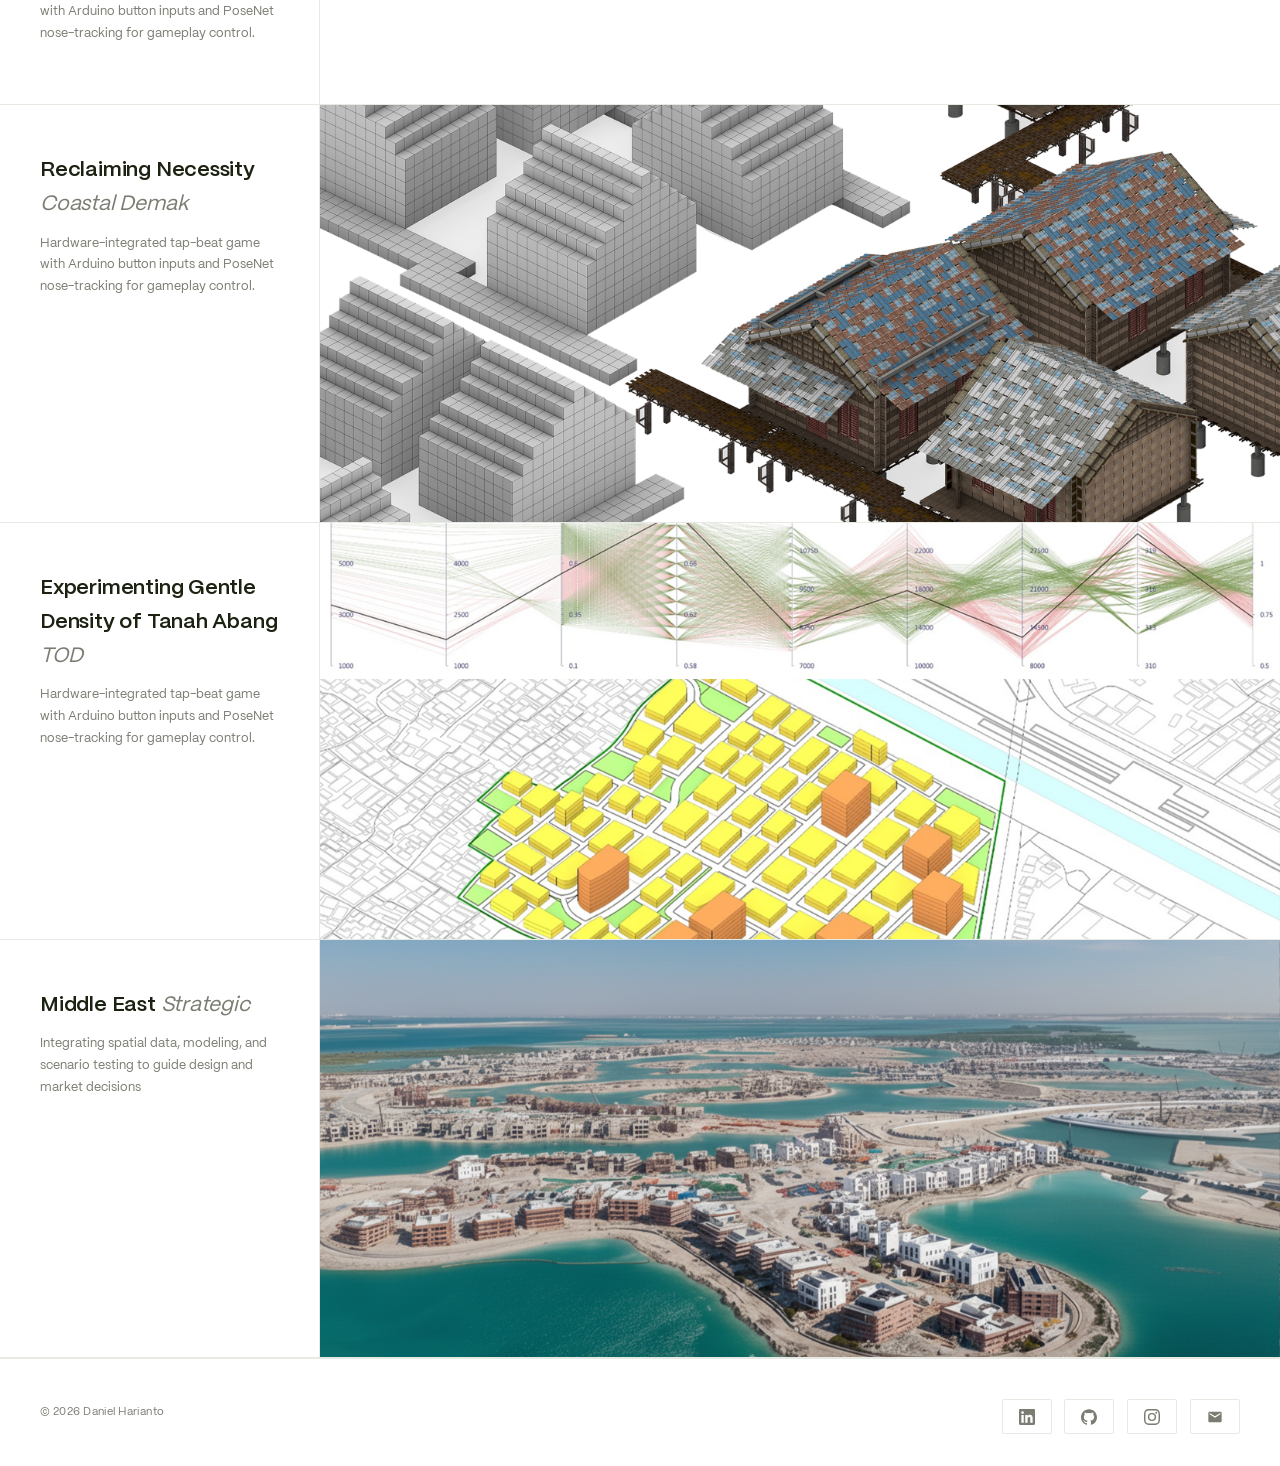
==== commit 2311e92e: "update details" ====
--- a/index.html
+++ b/index.html
@@ -31,7 +31,8 @@
 
       <!-- Left: headline -->
       <div class="hero-headline">
-        <!-- <p class="hero-intro">Portfolio 2024–2025</p> -->
+        <p class="hero-intro">Hi I am a designer working at the intersection of</p>
+
         <h1>
           <span>/ risk</em></span>
         </h1>
--- a/style.css
+++ b/style.css
@@ -2,7 +2,7 @@
   /* ── PP Font-face blocks ─────────────────────────────────────────────
   Uncomment once PP Pangaia / PP Mori WOFF2 files are hosted locally. */
 
-  @font-face {
+  /* @font-face {
     font-family: 'PP Pangaia';
     src: url('/fonts/PPPangaia-Bold.woff2') format('woff2');
     font-weight: 700; font-style: normal; font-display: swap;
@@ -11,7 +11,7 @@
     font-family: 'PP Pangaia';
     src: url('/fonts/PPPangaia-Regular.woff2') format('woff2');
     font-weight: 400; font-style: normal; font-display: swap;
-  }
+  } */
   @font-face {
     font-family: 'PP Mori';
     src: url('/fonts/PPMori-Regular.woff2') format('woff2');
@@ -182,12 +182,13 @@
 
 .hero h1 {
   font-family: var(--font-display);
-  font-size: clamp(4rem, 6vw, 9rem);
+  font-size: clamp(2.5rem, 6vw, 9rem);
   font-weight: 700;
   line-height: 0.93;
   letter-spacing: 0.03em;
   color: var(--white);
   padding-bottom: 1rem;
+  -webkit-text-stroke: 1.9px var(--white)
 }
 
 .hero-right {
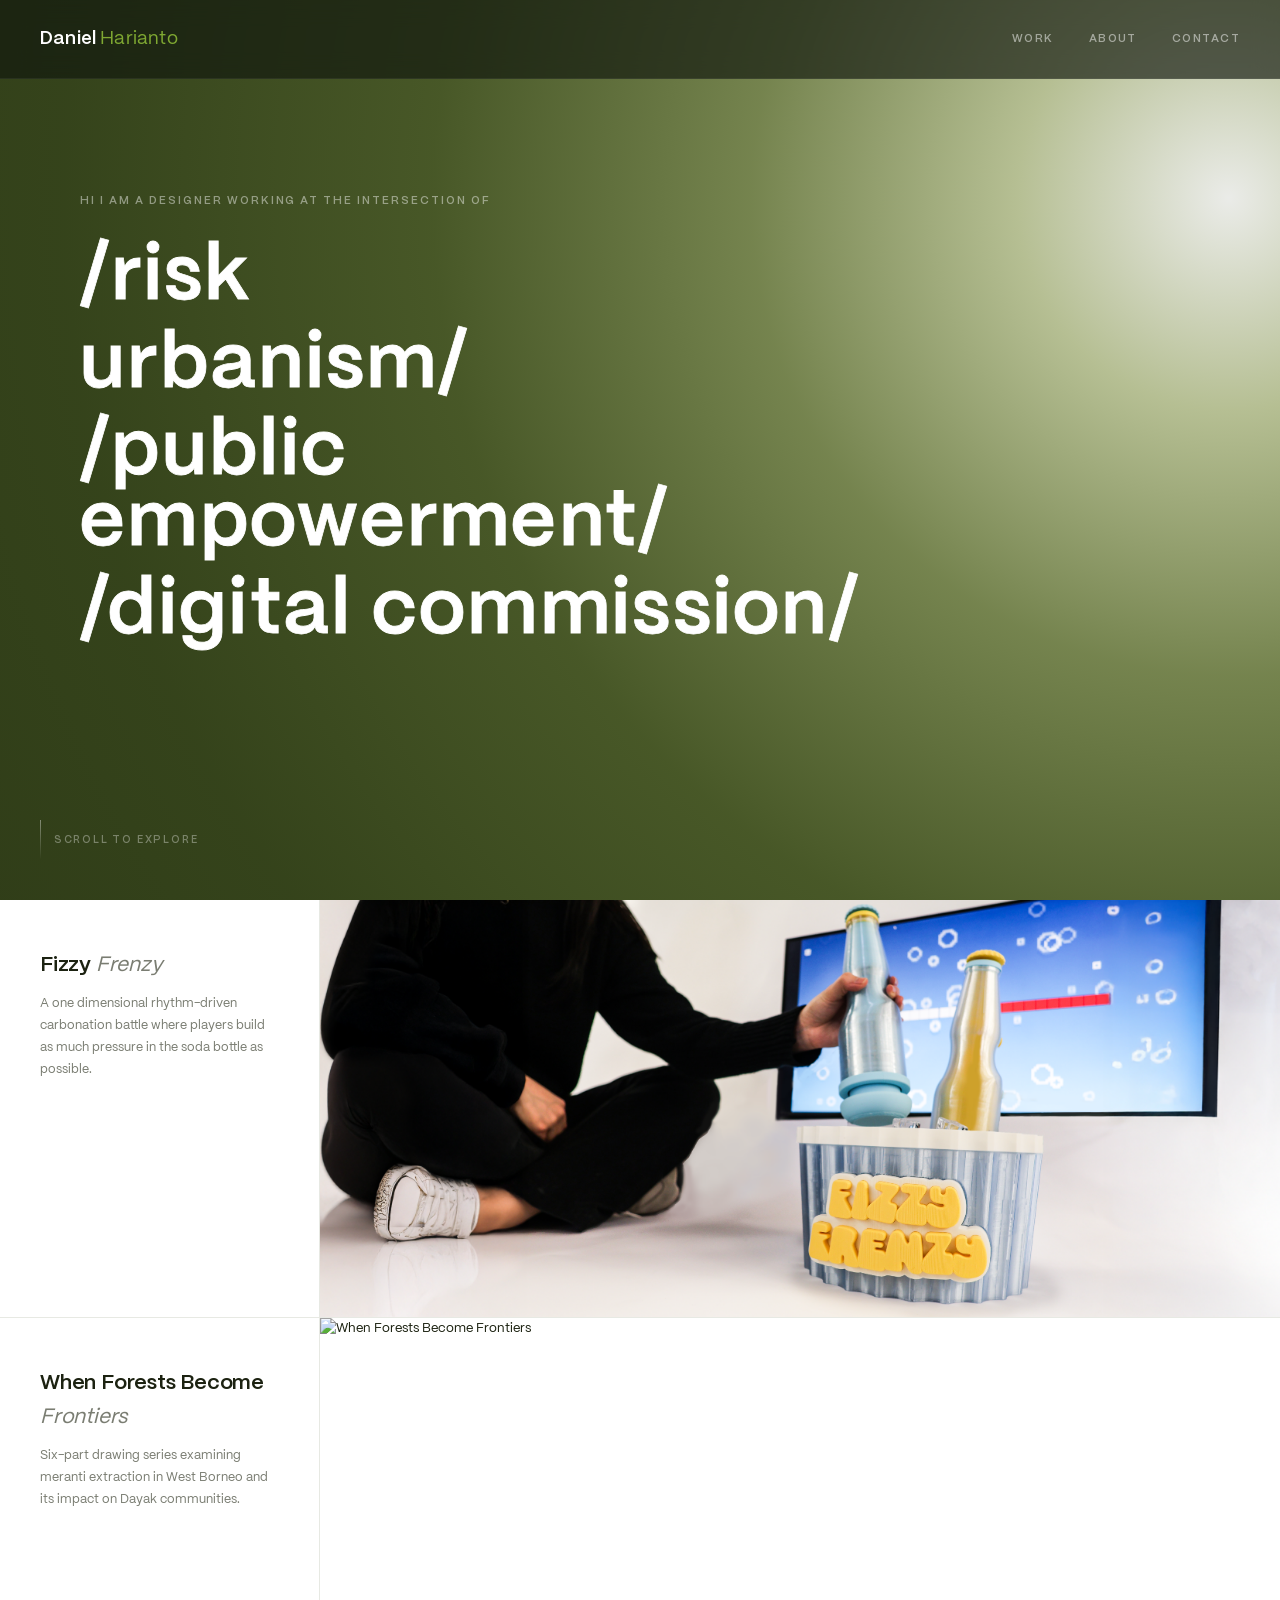
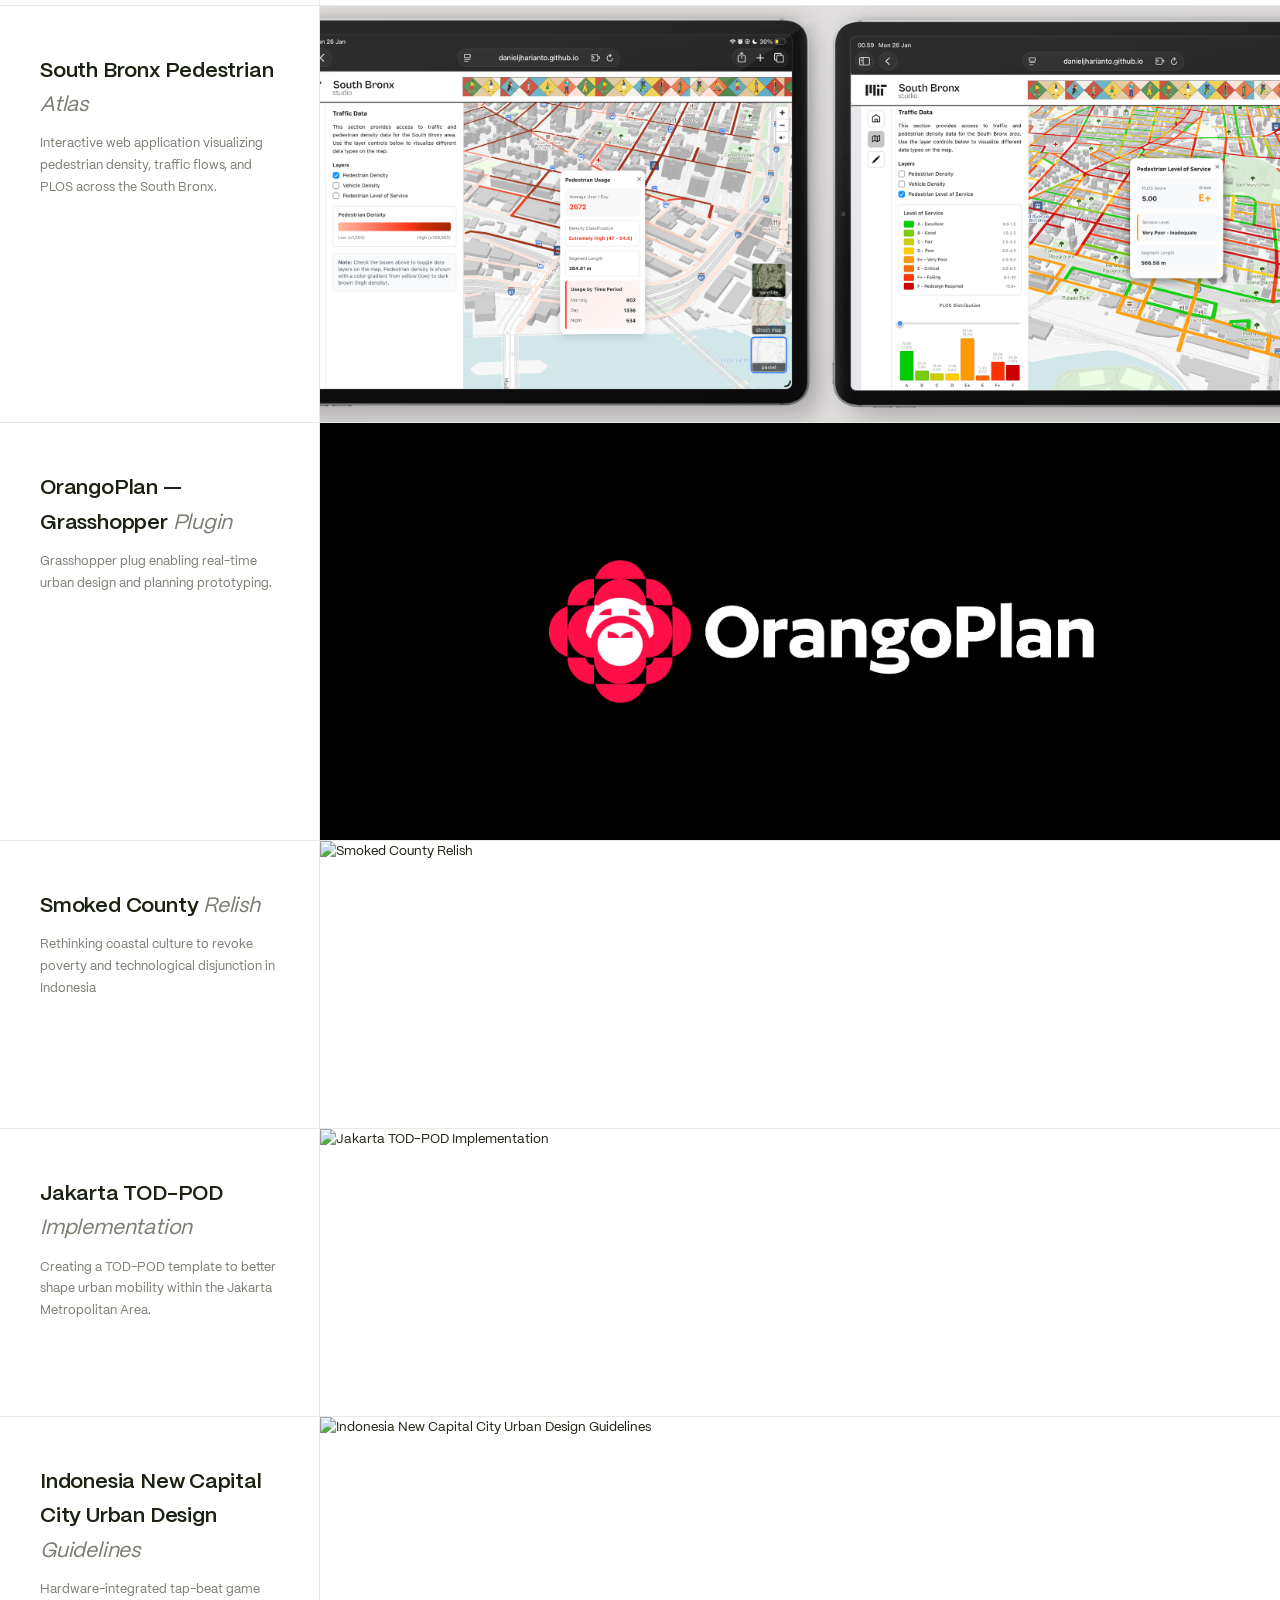
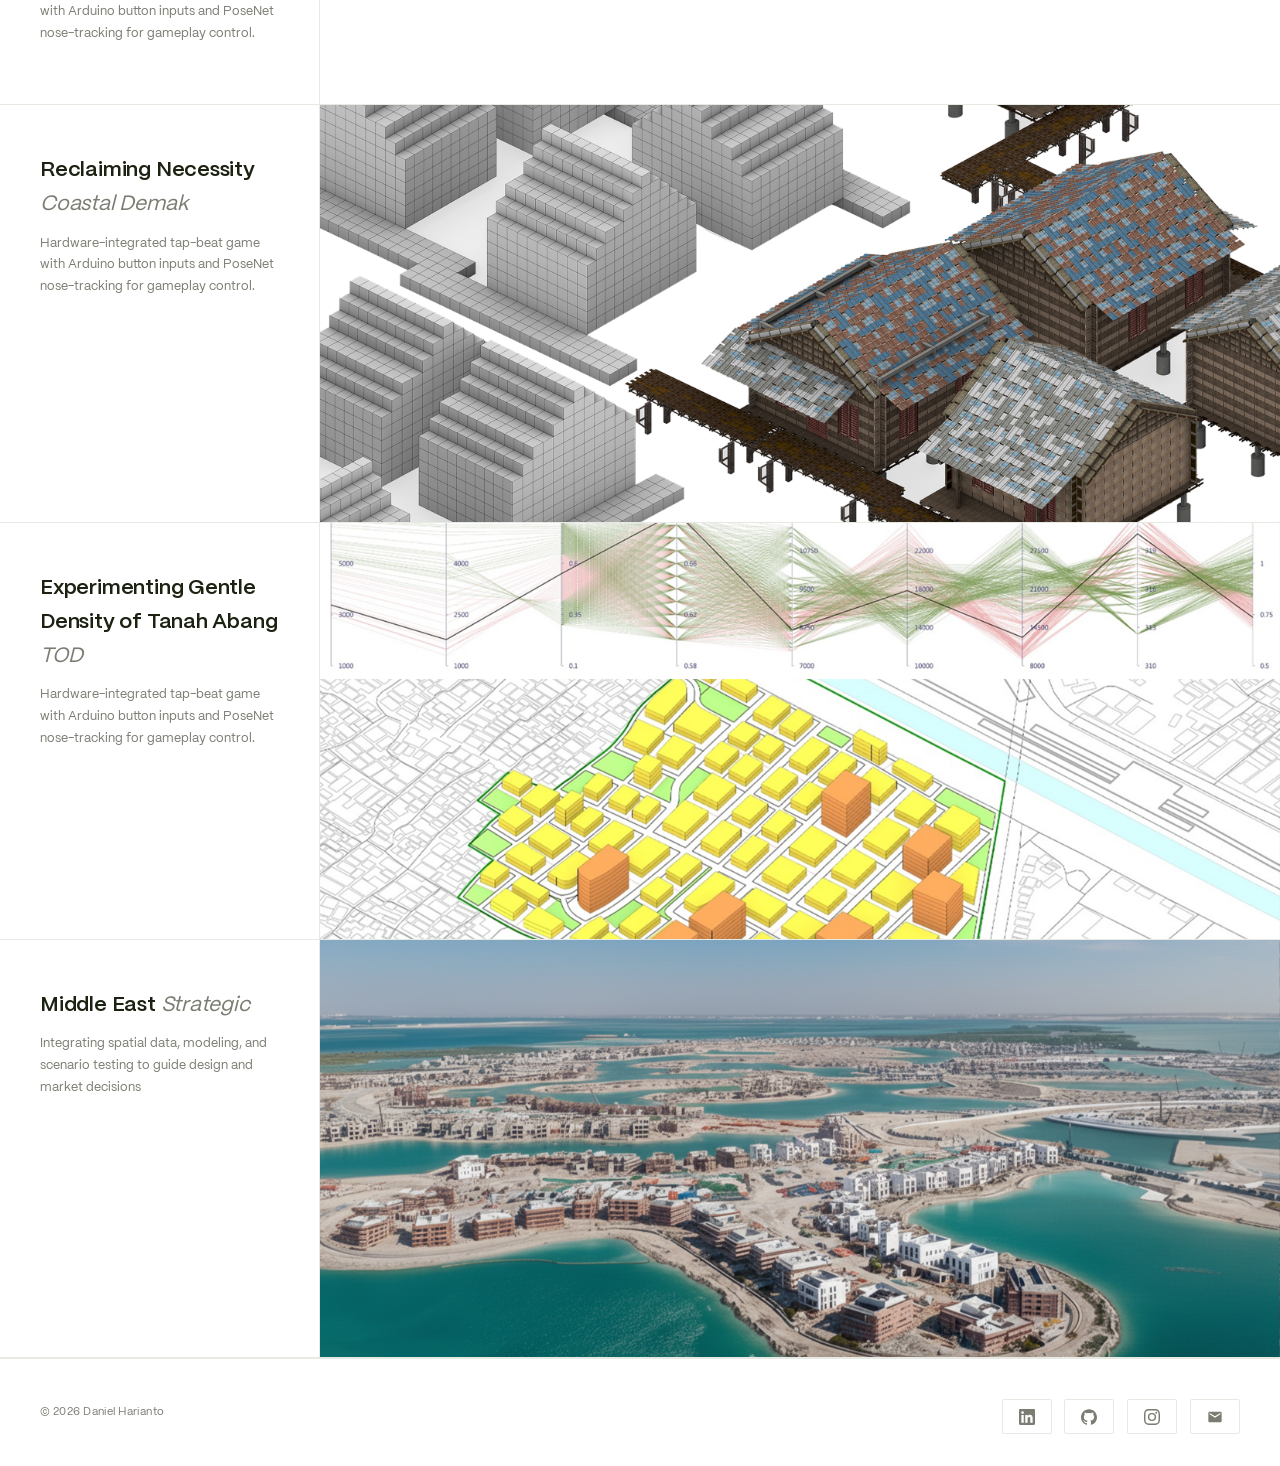
==== commit c4321d64: "update details" ====
--- a/index.html
+++ b/index.html
@@ -34,16 +34,16 @@
         <p class="hero-intro">Hi I am a designer working at the intersection of</p>
 
         <h1>
-          <span>/ risk</em></span>
+          <span>/risk</em></span>
         </h1>
         <h1>
-          <span> urbanism /</span>
+          <span> urbanism/</span>
         </h1>
         <h1>
-         /  public empowerment  /
+         /public empowerment/
         </h1>
         <h1>
-         /  digital commission  /<br />
+         /digital commission/<br />
         </h1>
       </div>
 
--- a/style.css
+++ b/style.css
@@ -188,7 +188,7 @@
   letter-spacing: 0.03em;
   color: var(--white);
   padding-bottom: 1rem;
-  -webkit-text-stroke: 1.9px var(--white)
+  -webkit-text-stroke: 0.8px var(--white)
 }
 
 .hero-right {
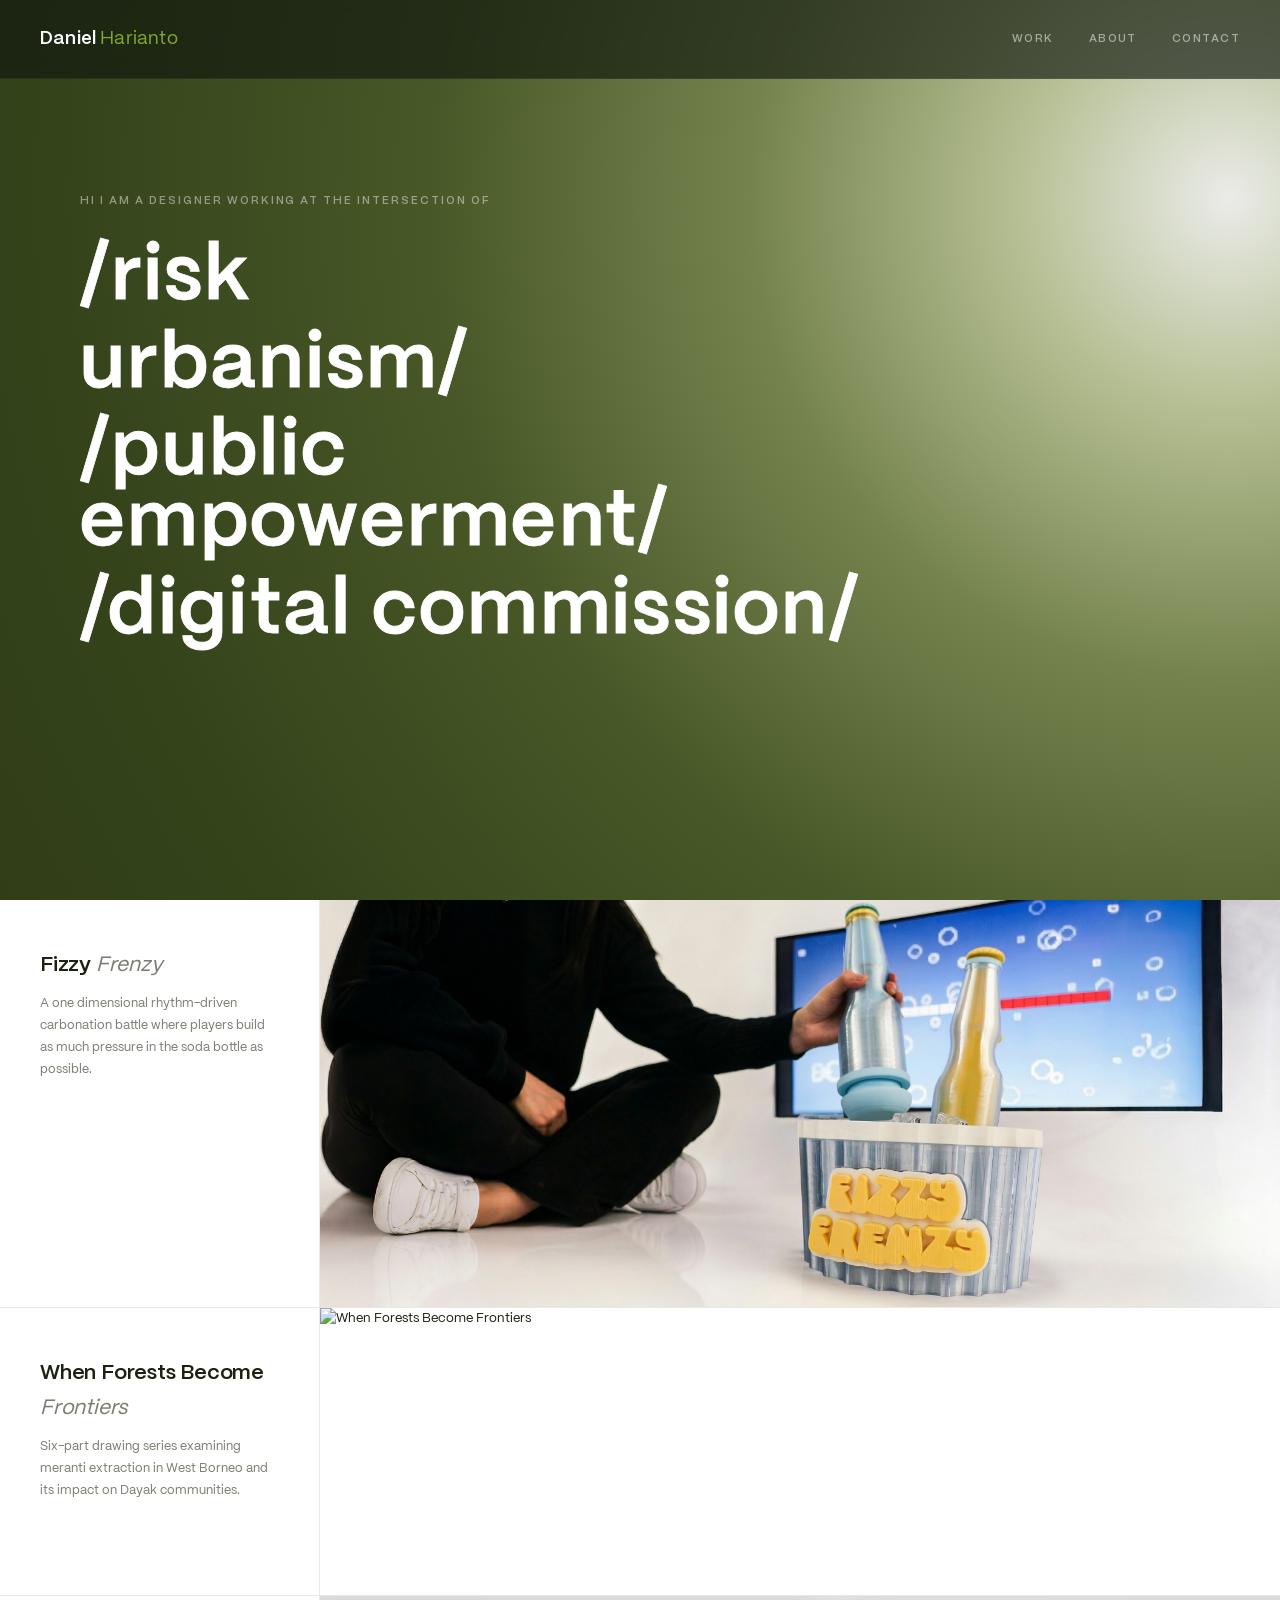
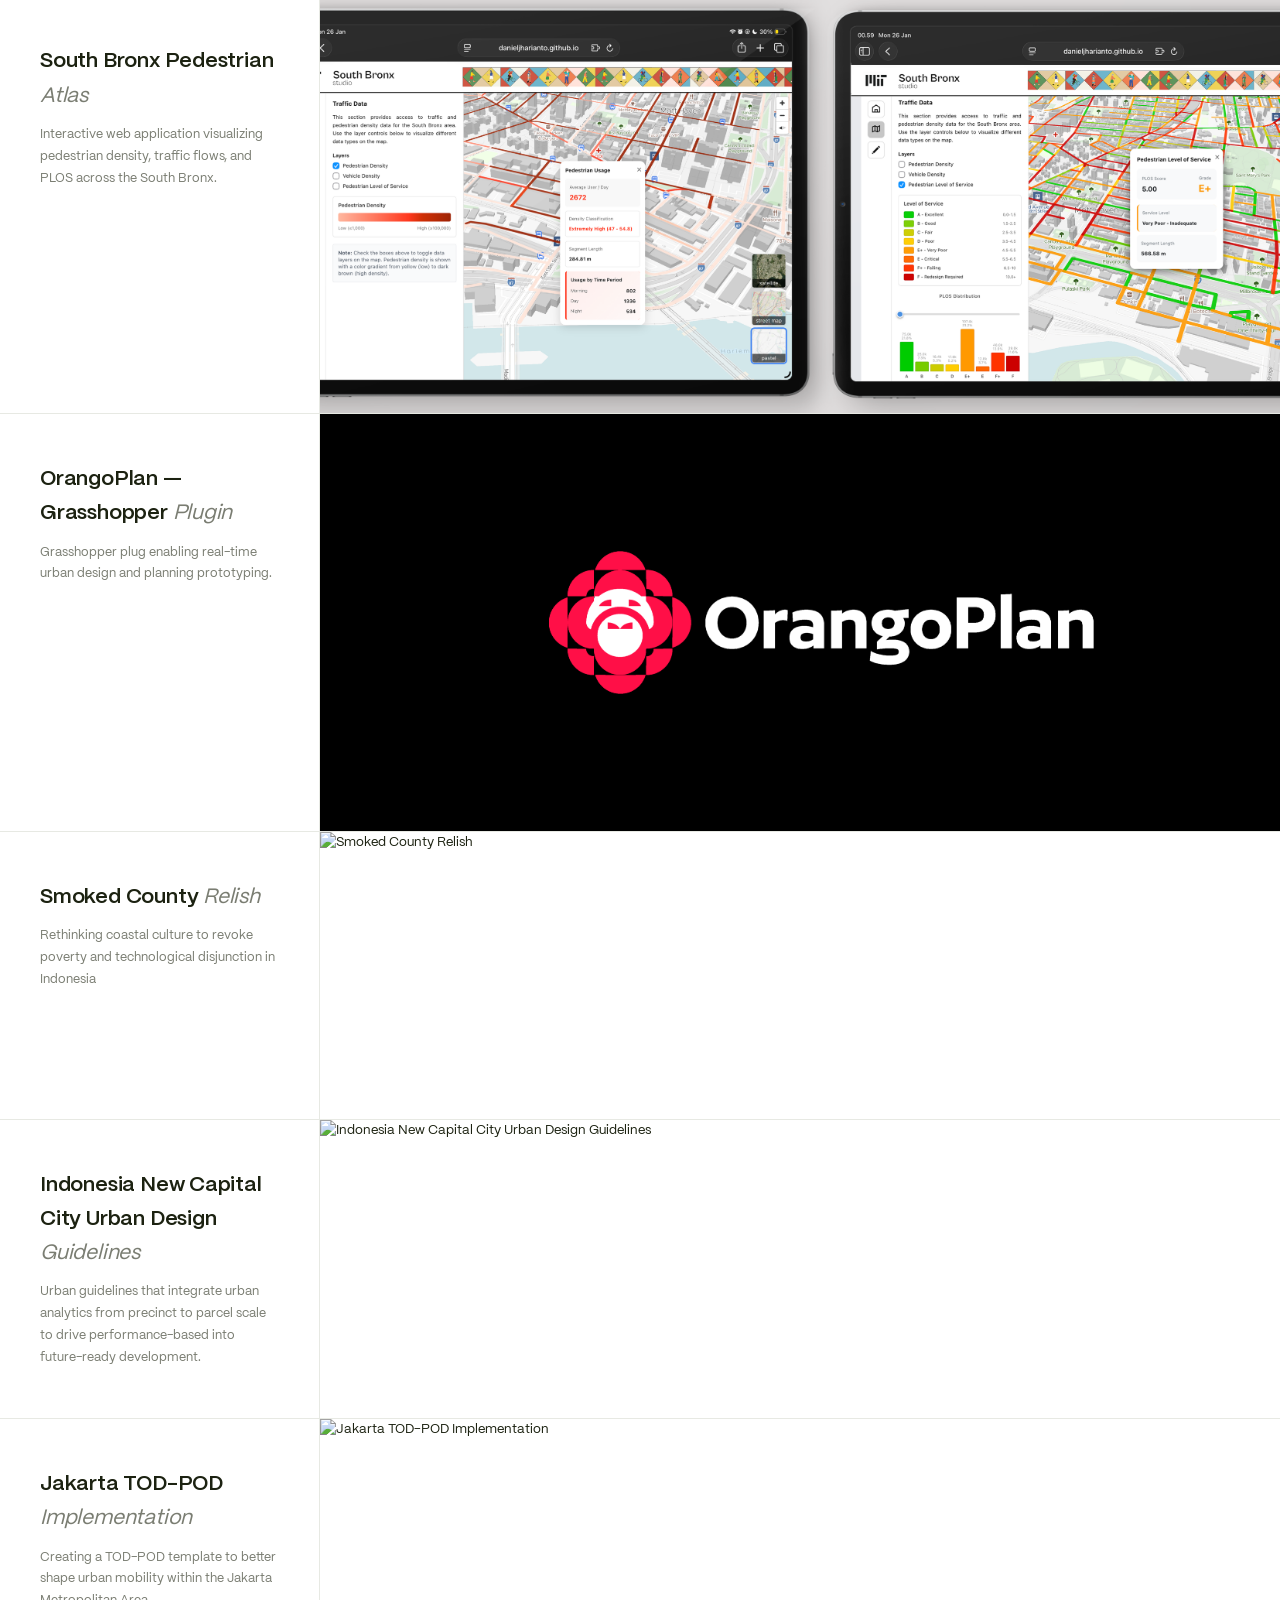
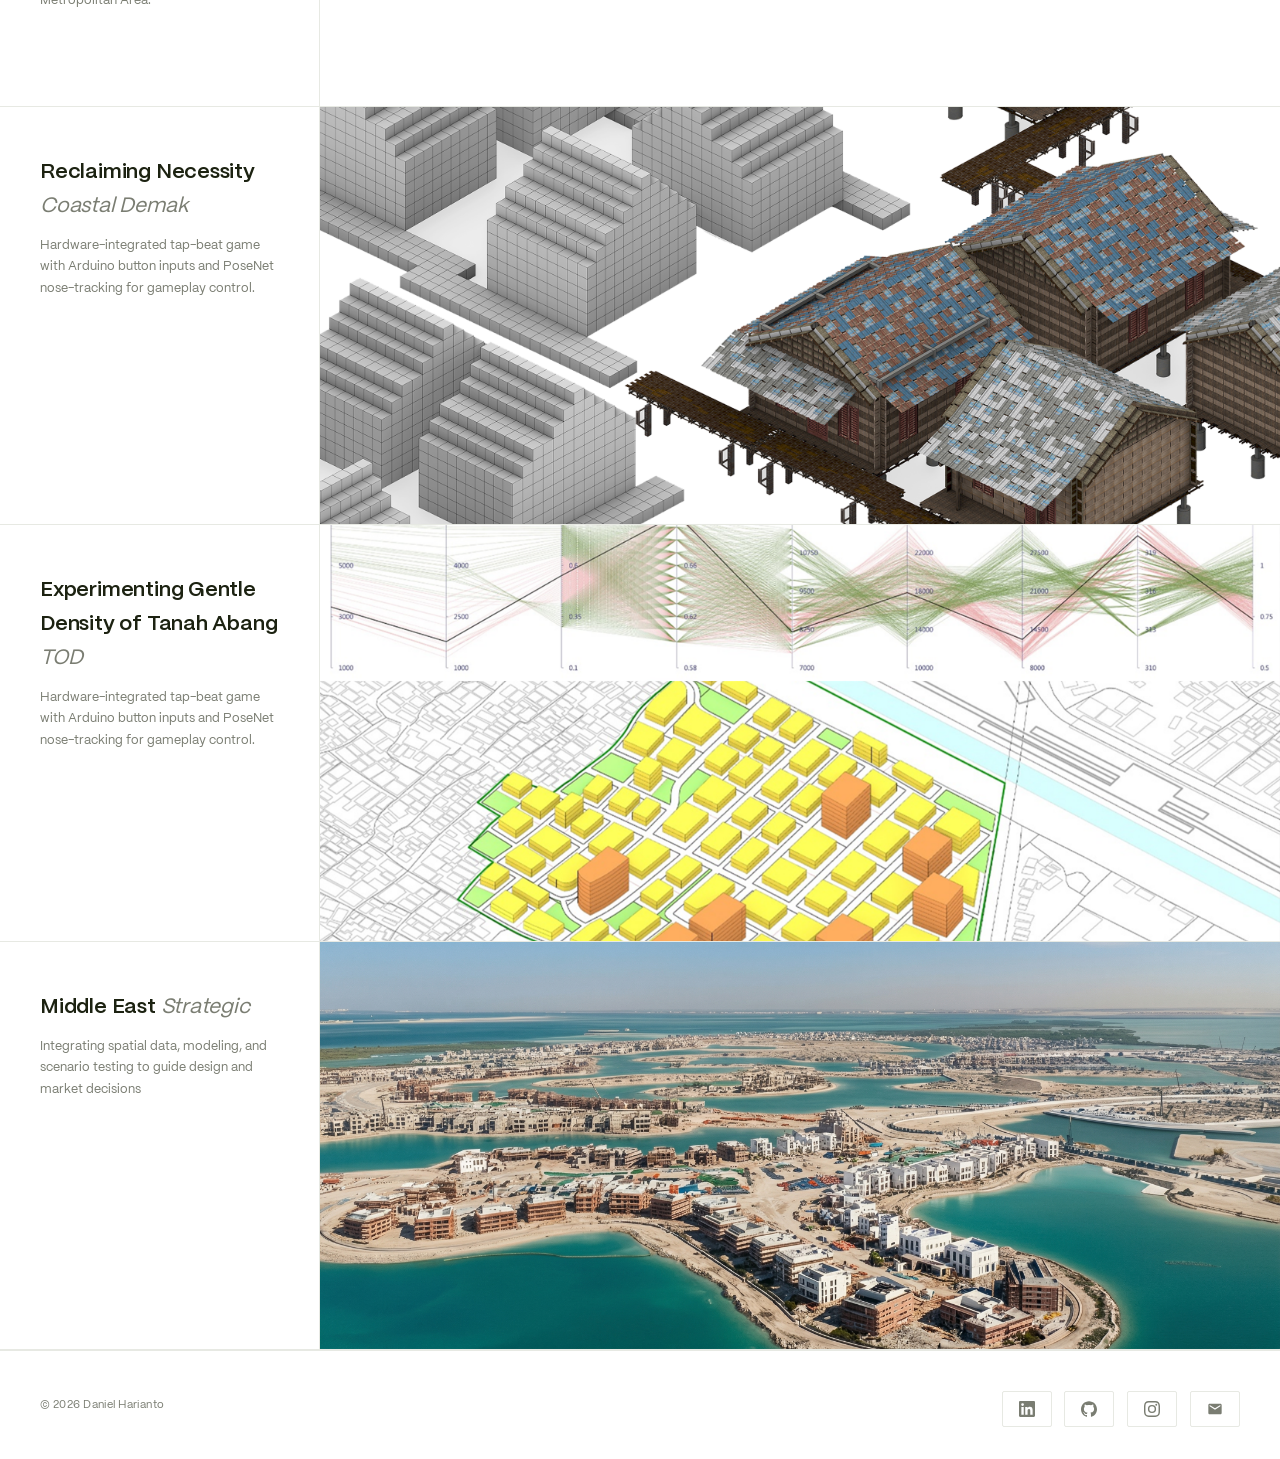
==== commit 8585d32c: "update" ====
--- a/index.html
+++ b/index.html
@@ -2,7 +2,7 @@
 <html lang="en">
   <meta charset="UTF-8" />
   <meta name="viewport" content="width=device-width, initial-scale=1.0" />
-  <link rel="icon" type="image/png" href="Image/logo.png" /> 
+  <link rel="icon" type="image/png" href="Image/Logo.png" /> 
   <title>Daniel Harianto</title>
   <!-- Google Fonts -->
   <link rel="preconnect" href="https://fonts.googleapis.com" />
@@ -58,7 +58,7 @@
       </div> -->
 
     </section>
-    <div class="hero-scroll">Scroll to explore</div>
+    
   </div>
 
   <!-- ── WORK SECTION ── -->
--- a/style.css
+++ b/style.css
@@ -1,17 +1,5 @@
 
-  /* ── PP Font-face blocks ─────────────────────────────────────────────
-  Uncomment once PP Pangaia / PP Mori WOFF2 files are hosted locally. */
-
-  /* @font-face {
-    font-family: 'PP Pangaia';
-    src: url('/fonts/PPPangaia-Bold.woff2') format('woff2');
-    font-weight: 700; font-style: normal; font-display: swap;
-  }
-  @font-face {
-    font-family: 'PP Pangaia';
-    src: url('/fonts/PPPangaia-Regular.woff2') format('woff2');
-    font-weight: 400; font-style: normal; font-display: swap;
-  } */
+  /* ── PP Mori font-face ──────────────────────────────────────────────── */
   @font-face {
     font-family: 'PP Mori';
     src: url('/fonts/PPMori-Regular.woff2') format('woff2');
@@ -677,6 +665,8 @@
                                      flex-direction: column; gap: 1rem; padding: 1rem;
                                      border: 1px solid var(--border); border-radius: 4px; }
   nav.open                         { display: flex; }
+  nav a                            { color: var(--ink); }
+  nav a:hover                      { color: var(--green); }
   #menu-toggle                     { display: block; }
 
   .section-header                 { padding-left: 1.2rem; padding-right: 1.2rem; }
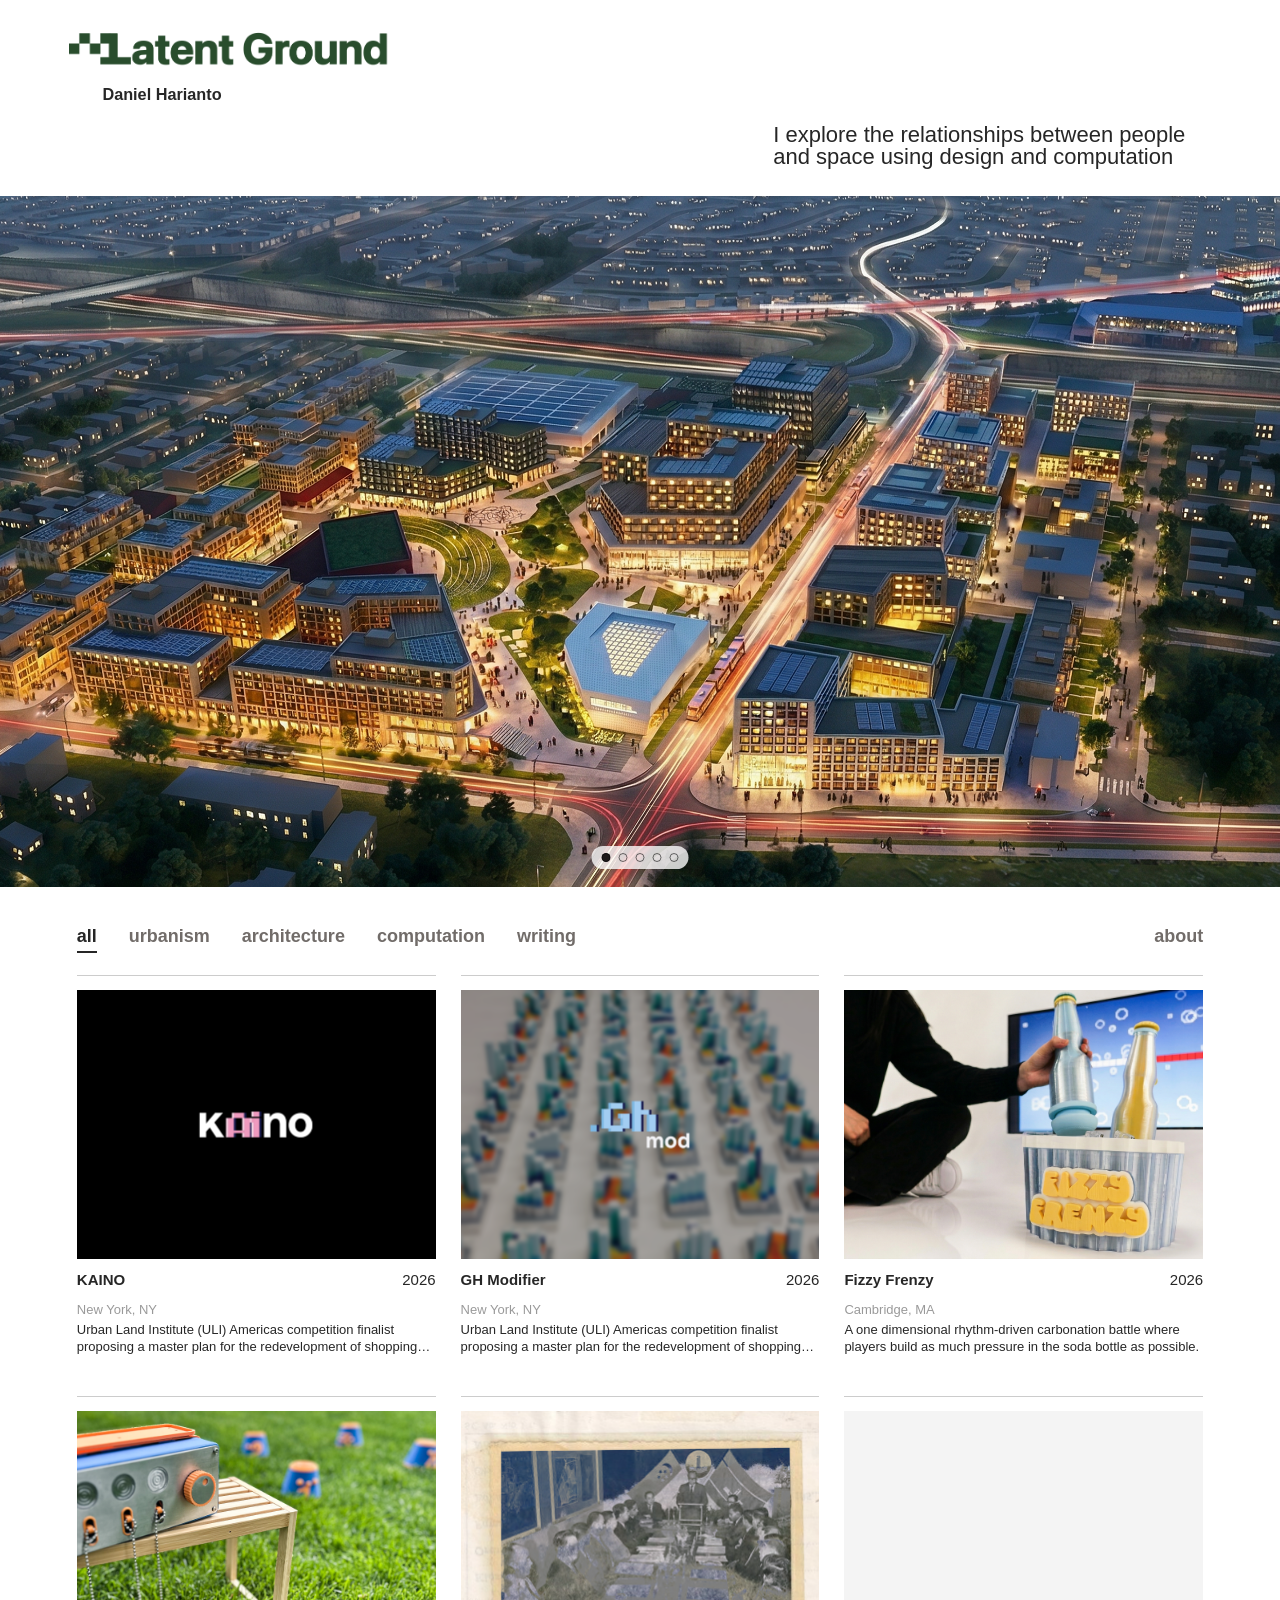
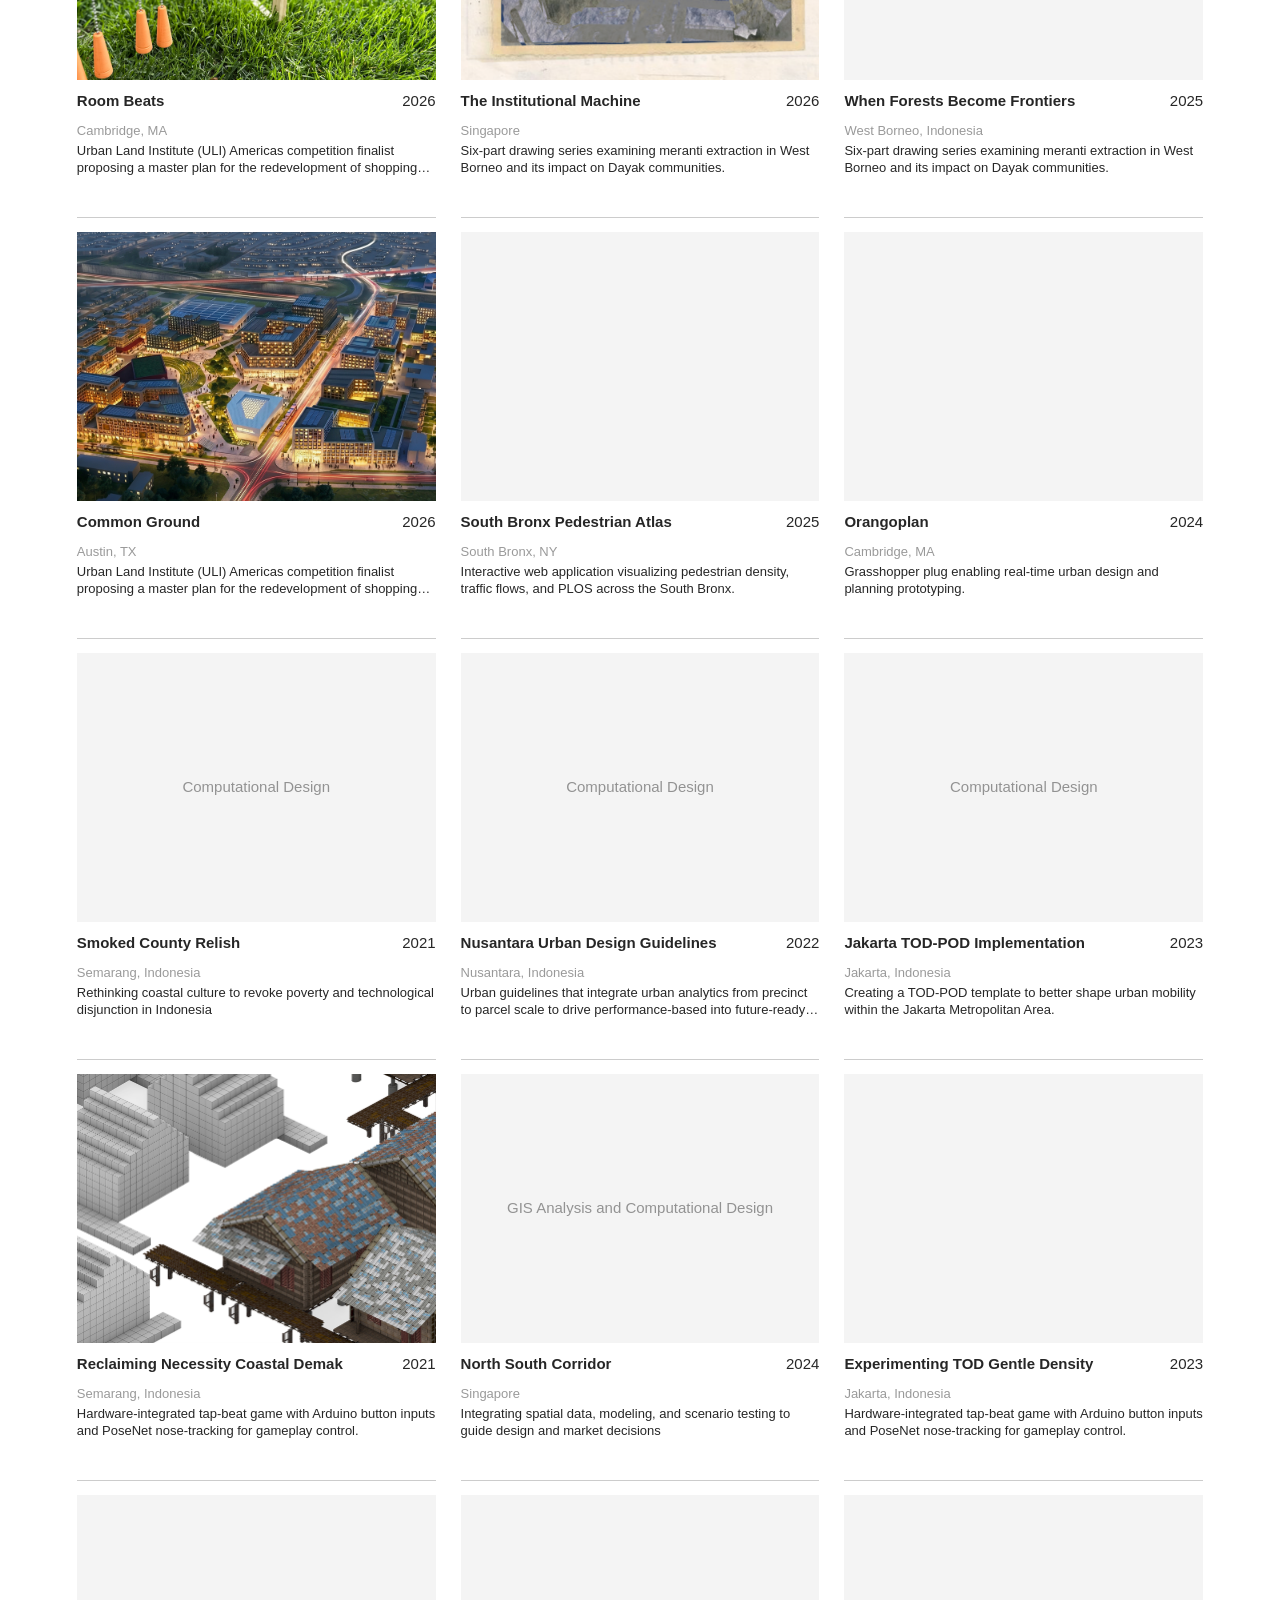
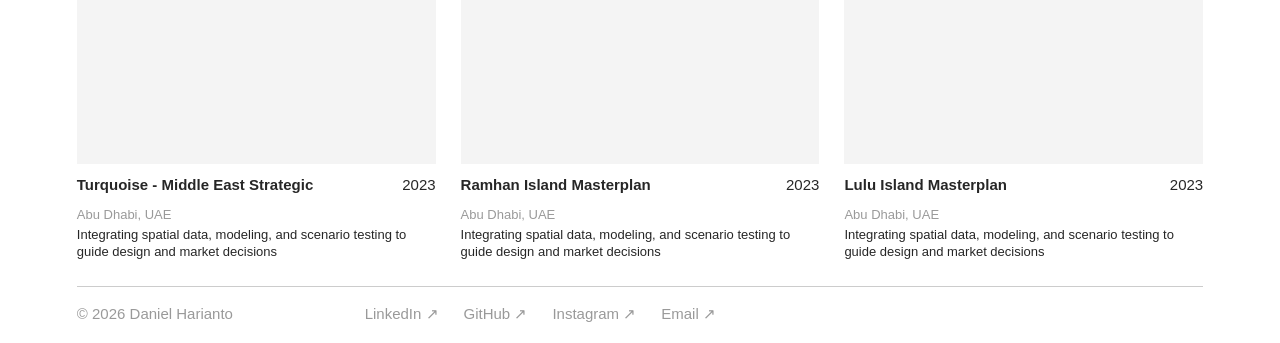
==== commit ca81a2aa: "update new format" ====
--- a/index.html
+++ b/index.html
@@ -1,139 +1,60 @@
-<!DOCTYPE html>
+﻿<!DOCTYPE html>
 <html lang="en">
+<head>
   <meta charset="UTF-8" />
   <meta name="viewport" content="width=device-width, initial-scale=1.0" />
-  <link rel="icon" type="image/png" href="Image/Logo.png" /> 
-  <title>Daniel Harianto</title>
-  <!-- Google Fonts -->
-  <link rel="preconnect" href="https://fonts.googleapis.com" />
-  <link rel="preconnect" href="https://fonts.gstatic.com" crossorigin />
-  <link href="https://fonts.googleapis.com/css2?family=Fraunces:ital,opsz,wght@0,9..144,400;0,9..144,500;0,9..144,700;1,9..144,400;1,9..144,500&family=Epilogue:wght@400;500&display=swap" rel="stylesheet" />
+  <meta name="description" content="Daniel Harianto explores the relationships between people and space through design and computation. Selected projects in urbanism, architecture, and computational design." />
+  <link rel="icon" type="image/png" href="Image/Logo.png" />
+  <title>Daniel Harianto — Design & Computation</title>
+  <link rel="stylesheet" href="portfolio.css" />
+  <script src="data.js" defer></script>
+  <script src="main.js" defer></script>
+  <link rel="stylesheet" href="typography.css" />
+</head>
+<body class="home-page">
+  <a class="skip-link" href="#work">Skip to work</a>
+  <header class="site-header">
+    <a href="index.html" class="brand" aria-label="Latent Territories home"><img class="brand-image" src="Image/Logo_Main.png" alt="Latent Territories" /></a>
+    <p class="site-name">Daniel Harianto</p>
+</header>
+  <main>
+    <section class="intro" aria-labelledby="intro-title">
+      <h1 id="intro-title">I explore the relationships between people and space using design and computation</h1>
+    </section>
+    <section class="home-slideshow" aria-label="Featured projects" aria-roledescription="carousel">
+      <div id="heroSlides" class="hero-slides"></div>
+      <div id="heroDots" class="hero-dots" aria-label="Choose featured project"></div>
+    </section>
+    <section class="work" id="work" aria-label="Selected work">
+      <div class="work-toolbar">
+        <div class="filters" role="group" aria-label="Filter projects">
 
-  <!-- Stylesheet -->
-  <link rel="stylesheet" href="style.css" />
-</head>
-<body>
-
-  <!-- ── HEADER ── -->
-  <header>
-    <a href="index.html" class="logo">Daniel <span>Harianto</span></a>
-    <button id="menu-toggle" aria-label="Menu">☰</button>
-    <nav>
-      <a href="#work">Work</a>
-      <a href="about.html">About</a>
-      <a href="mailto:djansenh@mit.edu">Contact</a>
-    </nav>
-  </header>
-
-  <!-- ── HERO ── -->
-  <div class="hero-wrap">
-    <section class="hero">
-
-      <!-- Left: headline -->
-      <div class="hero-headline">
-        <p class="hero-intro">Hi I am a designer working at the intersection of</p>
-
-        <h1>
-          <span>/risk</em></span>
-        </h1>
-        <h1>
-          <span> urbanism/</span>
-        </h1>
-        <h1>
-         /public empowerment/
-        </h1>
-        <h1>
-         /digital commission/<br />
-        </h1>
+          <button type="button" data-filter="all" aria-pressed="true">all</button>
+          <button type="button" data-filter="urbanism" aria-pressed="false">urbanism</button>
+          <button type="button" data-filter="architecture" aria-pressed="false">architecture</button>
+          <button type="button" data-filter="computation" aria-pressed="false">computation</button>
+          <button type="button" data-filter="writing" aria-pressed="false">writing</button>
+        </div>
+        <a class="about-tab" href="about.html">about</a>
       </div>
-
-      <!-- Right: discipline tags + name -->
-      <!-- <div class="hero-right">
-        <div class="hero-tags">
-          <span class="hero-tag">*architecture</span>
-          <span class="hero-tag">*algorithm</span>
-          <span class="hero-tag">*urbanism</span>
-        </div>
-        <div class="hero-name">Daniel J Harianto</div>
-      </div> -->
-
+      <p id="project-count" class="sr-only" role="status" aria-live="polite"></p>
+      <div id="projectGrid" class="project-list"></div>
+      <noscript><p>Enable JavaScript to browse the project archive. You can also <a href="about.html">read about Daniel</a>.</p></noscript>
     </section>
-    
-  </div>
-
-  <!-- ── WORK SECTION ── -->
-  <!-- <div id="work" class="section-header">
-    <h2 class="section-title">Selected Work</h2> -->
-    <!-- <span class="section-count">06 projects</span> -->
-  <!-- </div> -->
-
-  <main class="projects" id="projectGrid"></main>
-
-  
-  <!-- ── CTA BAND ── -->
-  <!-- <div class="cta-band">
-    <div class="cta-text">Let's work<br /><em>together.</em></div>
-    <a href="mailto:hello@example.com" class="cta-link">Get in touch →</a>
-  </div> -->
-
-  <!-- ── FOOTER ── -->
-  <footer>
+  </main>
+  <footer class="site-footer">
     <span>© 2026 Daniel Harianto</span>
-    
-
-    <!-- Social links -->
-      <span>
-        <div class="about-socials">
-          <a href="https://linkedin.com/in/daniel-j-harianto" class="social-link" target="_blank">
-            <svg width="16" height="16" viewBox="0 0 24 24" fill="currentColor">
-              <path d="M20.447 20.452h-3.554v-5.569c0-1.328-.027-3.037-1.852-3.037-1.853 0-2.136 1.445-2.136 2.939v5.667H9.351V9h3.414v1.561h.046c.477-.9 1.637-1.85 3.37-1.85 3.601 0 4.267 2.37 4.267 5.455v6.286zM5.337 7.433a2.062 2.062 0 0 1-2.063-2.065 2.064 2.064 0 1 1 2.063 2.065zm1.782 13.019H3.555V9h3.564v11.452zM22.225 0H1.771C.792 0 0 .774 0 1.729v20.542C0 23.227.792 24 1.771 24h20.451C23.2 24 24 23.227 24 22.271V1.729C24 .774 23.2 0 22.222 0h.003z"/>
-            </svg>
-            
-          </a>
-          <a href="https://github.com/danieljharianto" class="social-link" target="_blank">
-            <svg width="16" height="16" viewBox="0 0 24 24" fill="currentColor">
-              <path d="M12 .297c-6.63 0-12 5.373-12 12 0 5.303 3.438 9.8 8.205 11.385.6.113.82-.258.82-.577 0-.285-.01-1.04-.015-2.04-3.338.724-4.042-1.61-4.042-1.61C4.422 18.07 3.633 17.7 3.633 17.7c-1.087-.744.084-.729.084-.729 1.205.084 1.838 1.236 1.838 1.236 1.07 1.835 2.809 1.305 3.495.998.108-.776.417-1.305.76-1.605-2.665-.3-5.466-1.332-5.466-5.93 0-1.31.465-2.38 1.235-3.22-.135-.303-.54-1.523.105-3.176 0 0 1.005-.322 3.3 1.23.96-.267 1.98-.399 3-.405 1.02.006 2.04.138 3 .405 2.28-1.552 3.285-1.23 3.285-1.23.645 1.653.24 2.873.12 3.176.765.84 1.23 1.91 1.23 3.22 0 4.61-2.805 5.625-5.475 5.92.42.36.81 1.096.81 2.22 0 1.606-.015 2.896-.015 3.286 0 .315.21.69.825.57C20.565 22.092 24 17.592 24 12.297c0-6.627-5.373-12-12-12"/>
-            </svg>
-  
-          </a>
-          <a href="https://instagram.com/danielharianto_" class="social-link" target="_blank">
-            <svg width="16" height="16" viewBox="0 0 24 24" fill="currentColor">
-              <path d="M12 2.163c3.204 0 3.584.012 4.85.07 3.252.148 4.771 1.691 4.919 4.919.058 1.265.069 1.645.069 4.849 0 3.205-.012 3.584-.069 4.849-.149 3.225-1.664 4.771-4.919 4.919-1.266.058-1.644.07-4.85.07-3.204 0-3.584-.012-4.849-.07-3.26-.149-4.771-1.699-4.919-4.92-.058-1.265-.07-1.644-.07-4.849 0-3.204.013-3.583.07-4.849.149-3.227 1.664-4.771 4.919-4.919 1.266-.057 1.645-.069 4.849-.069zM12 0C8.741 0 8.333.014 7.053.072 2.695.272.273 2.69.073 7.052.014 8.333 0 8.741 0 12c0 3.259.014 3.668.072 4.948.2 4.358 2.618 6.78 6.98 6.98C8.333 23.986 8.741 24 12 24c3.259 0 3.668-.014 4.948-.072 4.354-.2 6.782-2.618 6.979-6.98.059-1.28.073-1.689.073-4.948 0-3.259-.014-3.667-.072-4.947-.196-4.354-2.617-6.78-6.979-6.98C15.668.014 15.259 0 12 0zm0 5.838a6.162 6.162 0 1 0 0 12.324 6.162 6.162 0 0 0 0-12.324zM12 16a4 4 0 1 1 0-8 4 4 0 0 1 0 8zm6.406-11.845a1.44 1.44 0 1 0 0 2.881 1.44 1.44 0 0 0 0-2.881z"/>
-            </svg>
-            
-          </a>
-          <a href="mailto:djansenh@mit.edu" class="social-link">
-            <svg width="16" height="16" viewBox="0 0 24 24" fill="currentColor">
-              <path d="M20 4H4c-1.1 0-2 .9-2 2v12c0 1.1.9 2 2 2h16c1.1 0 2-.9 2-2V6c0-1.1-.9-2-2-2zm0 4-8 5-8-5V6l8 5 8-5v2z"/>
-            </svg>
-            
-          </a>
-        </div>
-      </span>
+    <div class="footer-links">
+      <a href="https://linkedin.com/in/daniel-j-harianto" target="_blank" rel="noopener noreferrer">LinkedIn ↗</a>
+      <a href="https://github.com/danieljharianto" target="_blank" rel="noopener noreferrer">GitHub ↗</a>
+      <a href="https://instagram.com/danielharianto_" target="_blank" rel="noopener noreferrer">Instagram ↗</a>
+      <a href="mailto:djansenh@mit.edu">Email ↗</a>
+    </div>
   </footer>
-
-  <!-- ── MODAL ── -->
-  <div class="modal-backdrop" id="modal" role="dialog" aria-modal="true">
-    <div class="modal">
-      <div class="modal-header-bar">
-        <span class="modal-header-label" id="modalHeaderLabel">Project</span>
-        <button class="modal-close" id="modalClose">✕ &nbsp;Close</button>
-      </div>
-      <div id="modalImg"></div>
-      <div class="modal-body">
-        <div class="modal-meta" id="modalTags"></div>
-        <h2 class="modal-title" id="modalTitle"></h2>
-        <p class="modal-text" id="modalText"></p>
-        <div class="modal-details" id="modalDetails"></div>
-        <a href="#" class="modal-link" id="modalLink" target="_blank">View Project →</a>
-      </div>
-    </div>
-  </div>
-
-  <!-- JavaScript -->
-  <script src="data.js"></script>
-  <script src="main.js"></script>
+</body>
+</html>
 
 
-</body>
-</html>
+
+
+
--- a/portfolio.css
+++ b/portfolio.css
@@ -0,0 +1,142 @@
+﻿:root {
+  /* Reference: future-assemblies.com. Cargo rem normalized to a 12.5px base. */
+  --body-size: .9375rem;
+  --heading-size: 2rem;
+  --small-heading-size: 1.015625rem;
+  --gutter: 1.5625rem;
+  --project-columns: minmax(0, 1fr) minmax(0, 24%) minmax(0, 1.8fr);
+  --page-margin: 1.171875rem;
+  --page-margin-x: clamp(20px, 6vw, 112px);
+  --leading: 1.25;
+  --ink: rgba(0, 0, 0, .85);
+  --muted: rgba(0, 0, 0, .4);
+  --line: rgba(0, 0, 0, .2);
+  --mono: var(--font-body);
+  font-family: var(--font-body);
+  font-synthesis: none;
+  color: var(--ink);
+  background: #fff;
+}
+* { box-sizing: border-box; }
+/* Full-bleed elements (100vw breakout) overshoot by the scrollbar's width; clip that sliver instead of showing a horizontal scrollbar. */
+html { overflow-x: hidden; }
+body { margin: 0; padding: 0 var(--page-margin-x); font-size: var(--body-size); line-height: var(--leading); }
+a { color: inherit; text-decoration: none; }
+button { font: inherit; color: inherit; }
+a:focus-visible, button:focus-visible { outline: 2px solid currentColor; outline-offset: 5px; }
+.skip-link { position: absolute; left: var(--page-margin-x); top: -100px; padding: 12px; background: #222; color: #fff; z-index: 10; }
+/* Every page shares the project tab's content width and centering. */
+.site-header, main, .site-footer, .about-toolbar { max-width: 1200px; margin-inline: auto; }
+.skip-link:focus { top: 12px; }
+.site-header { display: grid; grid-template-columns: repeat(4, minmax(0, 1fr)); column-gap: var(--gutter); row-gap: 0; align-items: start; padding: var(--page-margin) 0; }
+.brand { grid-column: span 2; display: inline-flex; align-items: center; gap: 12px; width: fit-content; font-size: var(--heading-size); font-weight: 600; line-height: 1; letter-spacing: 0; }
+.brand-mark { display: flex; gap: 4px; flex-shrink: 0; }
+.brand-mark i { display: block; width: 14px; height: 14px; background: currentColor; }
+.footer-links a:hover { text-decoration: underline; text-underline-offset: 3px; }
+.intro { display: grid; grid-template-columns: var(--project-columns); gap: var(--gutter); align-items: start; padding: 0 10px 28px; }
+.intro h1 { grid-column: 3; text-align: left; min-width: 0; }
+h1 { max-width: 529px; font-size: var(--heading-size); font-weight: 400; line-height: 1; letter-spacing: 0; margin: 0; }
+.work { scroll-margin-top: var(--page-margin); }
+.work-toolbar { display: flex; justify-content: space-between; gap: 20px; align-items: baseline; padding-bottom: 22px; }
+.filters { min-width: 0; display: flex; flex-wrap: wrap; align-items: baseline; gap: 12px 32px; font-family: var(--font-body); }
+
+.filters button, .about-tab { background: none; border: 0; border-bottom: 2px solid transparent; padding: 4px 0; cursor: pointer; font-style: normal !important; font-synthesis: none; font-variation-settings: 'slnt' 0, 'ital' 0; font-size: 18px; font-weight: 700; line-height: 1.1; letter-spacing: 0; color: #716c69; }
+.filters button:hover, .about-tab:hover { color: var(--ink); }
+.filters button[aria-pressed=true] { color: var(--ink); border-bottom-color: currentColor; }
+.about-tab { flex-shrink: 0; margin-left: auto; font-family: var(--font-body); }
+.sr-only { position: absolute; width: 1px; height: 1px; padding: 0; margin: -1px; overflow: hidden; clip-path: inset(50%); white-space: nowrap; border: 0; }
+.project-list { display: grid; grid-template-columns: repeat(3, minmax(0, 1fr)); gap: 40px var(--gutter); }
+.project-card { display: flex; flex-direction: column; gap: 12px; padding-top: 14px; border-top: 1px solid var(--line); font-size: var(--body-size); line-height: var(--leading); }
+.project-card > * { min-width: 0; }
+.project-card[hidden] { display: none; }
+.project-heading { order: 2; display: flex; align-items: baseline; justify-content: space-between; gap: 12px; }
+.project-title { font-size: inherit; line-height: inherit; margin: 0; font-weight: 600; }
+.project-year { font-family: var(--mono); font-size: inherit; line-height: inherit; color: inherit; margin: 0; flex-shrink: 0; }
+.project-summary { order: 3; display: flex; flex-direction: column; gap: 4px; }
+.project-location { flex-shrink: 0; margin: 0; font-size: 13px; color: var(--muted); }
+.project-description { margin: 0; font-size: 13px; line-height: 1.3; overflow: hidden; display: -webkit-box; -webkit-line-clamp: 2; -webkit-box-orient: vertical; }
+.project-image-wrap { order: 1; overflow: hidden; background: #f4f4f4; aspect-ratio: 4 / 3; position: relative; }
+.project-img { display: block; width: 100%; height: 100%; object-fit: cover; }
+.project-card:hover .project-title { text-decoration: underline; text-underline-offset: 3px; }
+.project-placeholder { height: 100%; display: grid; place-items: center; padding: 20px; color: var(--muted); }
+.site-footer { display: grid; grid-template-columns: repeat(4, minmax(0, 1fr)); gap: var(--gutter); border-top: 1px solid var(--line); padding: var(--page-margin) 0; margin-top: 25px; font-size: var(--body-size); color: var(--muted); }
+.footer-links { grid-column: 2 / -1; display: flex; flex-wrap: wrap; gap: 10px 25px; }
+
+@media (max-width: 1000px) {
+  .intro { grid-template-columns: minmax(0, 1fr) minmax(0, 1.4fr); }
+  .intro h1 { grid-column: 2; }
+  .project-list { grid-template-columns: repeat(2, minmax(0, 1fr)); gap: 32px var(--gutter); }
+  .work-toolbar { gap: 20px; }
+  .filters { gap: 12px 24px; }
+}
+@media (max-width: 600px) {
+  :root { --page-margin: 1rem; --gutter: 1rem; --heading-size: 1.875rem; }
+  .site-header { grid-template-columns: 1fr; row-gap: 18.75px; }
+  .brand { grid-column: 1; font-size: 26px; }
+  .intro { grid-template-columns: 1fr; padding: 20px 0 30px; }
+  .intro h1 { grid-column: 1; }
+  h1 { line-height: 1.1; }
+  .work-toolbar { gap: 12px; }
+  .filters { gap: 10px 20px; }
+  .filters button, .about-tab { font-size: 16px; }
+
+  .project-list { grid-template-columns: 1fr; gap: 28px; }
+  .project-card { padding-top: 6px; gap: 10px; }
+  .site-footer { grid-template-columns: 1fr; }
+  .footer-links { grid-column: 1; gap: 12px 20px; }
+}
+
+/* About page uses the same quiet editorial grid as the homepage. */
+.about-toolbar { display: flex; justify-content: space-between; margin-top: 64px; margin-bottom: 22px; font-size: 18px; font-weight: 700; }
+.about-toolbar a:hover { text-decoration: underline; text-underline-offset: 3px; }
+.about-content { padding-bottom: 64px; }
+.about-intro { display: grid; grid-template-columns: var(--project-columns); gap: var(--gutter); padding: 56px 0 54px; }
+.about-intro h1 { grid-column: 3; max-width: 560px; margin: 0; font-size: 30px; line-height: 1.15; font-weight: 400; }
+.about-grid { display: grid; grid-template-columns: var(--project-columns); gap: var(--gutter); border-top: 1px solid var(--line); padding-top: 14px; }
+.about-photo-wrap { grid-column: 1; }
+.about-photo { display: block; width: 100%; max-height: 340px; object-fit: cover; object-position: top; filter: grayscale(100%); }
+.about-copy { grid-column: 3; max-width: 560px; font-size: 15px; line-height: 1.45; }
+.about-copy p { margin: 0 0 20px; }
+@media (max-width: 600px) {
+  .about-toolbar { margin-top: 36px; font-size: 16px; }
+  .about-intro { grid-template-columns: 1fr; padding: 30px 0 34px; }
+  .about-intro h1 { grid-column: 1; font-size: 26px; max-width: none; }
+  .about-grid { grid-template-columns: 1fr; gap: 24px; }
+  .about-photo-wrap, .about-copy { grid-column: 1; }
+  .about-photo { max-height: 280px; }
+}
+
+
+
+
+
+
+
+
+
+
+
+.brand-image { display: block; width: 320px; max-width: 100%; height: auto; }
+.site-name { grid-column: 1 / 3; margin: 2px 0 0 calc(var(--logo-width, 320px) * .105 - 8px); font-size: var(--small-heading-size); line-height: 1.3; font-weight: 600; }
+.home-slideshow { position: relative; width: 100vw; margin: 0 calc(50% - 50vw) 36px; background: #f4f4f4; }
+.hero-slides { position: relative; height: clamp(440px, 54vw, 700px); }
+.hero-slide { display: block; position: absolute; inset: 0; }
+.hero-slide[hidden] { display: none; }
+.hero-slide img { width: 100%; height: 100%; object-fit: cover; display: block; }
+.hero-slide:focus-visible { outline-offset: -6px; }
+.hero-dots { position: absolute; z-index: 2; left: 50%; bottom: 18px; transform: translateX(-50%); display: flex; gap: 8px; padding: 7px 10px; border-radius: 999px; background: rgba(255,255,255,.78); }
+.hero-dot { width: 9px; height: 9px; padding: 0; border: 1px solid rgba(0,0,0,.55); border-radius: 50%; background: transparent; cursor: pointer; }
+.hero-dot[aria-current="true"] { background: #1e1919; }
+.hero-dot:hover { background: rgba(30,25,25,.5); }
+@media (max-width: 600px) { .brand-image { width: 320px; } .hero-slides { height: 340px; } }
+
+/* Align the introduction with the wordmark rather than its symbol. */
+.home-page { --logo-width: 320px; }
+.brand { transform: translate(-8px, 8px); }
+.home-page .brand-image { width: var(--logo-width); }
+.home-page .intro h1 { justify-self: end; width: 100%; max-width: 420px; font-size: 22px; }
+@media (max-width: 600px) {
+  .home-page { --logo-width: 320px; }
+  .home-page .intro h1 { width: 100%; }
+  .site-name { grid-column: 1; margin-left: 0; }
+}
--- a/typography.css
+++ b/typography.css
@@ -0,0 +1,40 @@
+﻿/* Shared SF Pro family for every portfolio page. */
+@font-face {
+  font-family: 'SF Pro';
+  src: local('SF Pro Text Regular'), local('SFProText-Regular'), local('SF Pro Display Regular'), local('SFProDisplay-Regular');
+  font-style: normal;
+  font-weight: 400;
+  font-display: swap;
+}
+@font-face {
+  font-family: 'SF Pro';
+  src: local('SF Pro Text Medium'), local('SFProText-Medium'), local('SF Pro Display Medium'), local('SFProDisplay-Medium');
+  font-style: normal;
+  font-weight: 500;
+  font-display: swap;
+}
+@font-face {
+  font-family: 'SF Pro';
+  src: local('SF Pro Text Semibold'), local('SFProText-Semibold'), local('SF Pro Display Semibold'), local('SFProDisplay-Semibold');
+  font-style: normal;
+  font-weight: 600;
+  font-display: swap;
+}
+@font-face {
+  font-family: 'SF Pro';
+  src: local('SF Pro Text Bold'), local('SFProText-Bold'), local('SF Pro Display Bold'), local('SFProDisplay-Bold');
+  font-style: normal;
+  font-weight: 700;
+  font-display: swap;
+}
+:root {
+  --font-body: 'SF Pro', sans-serif;
+  --font-display: var(--font-body);
+  --mono: var(--font-body);
+}
+html, body, button, input, select, textarea {
+  font-family: var(--font-body);
+  font-synthesis: none;
+}
+/* Keep all text upright, including semantic emphasis in existing project titles. */
+body, body * { font-style: normal; }
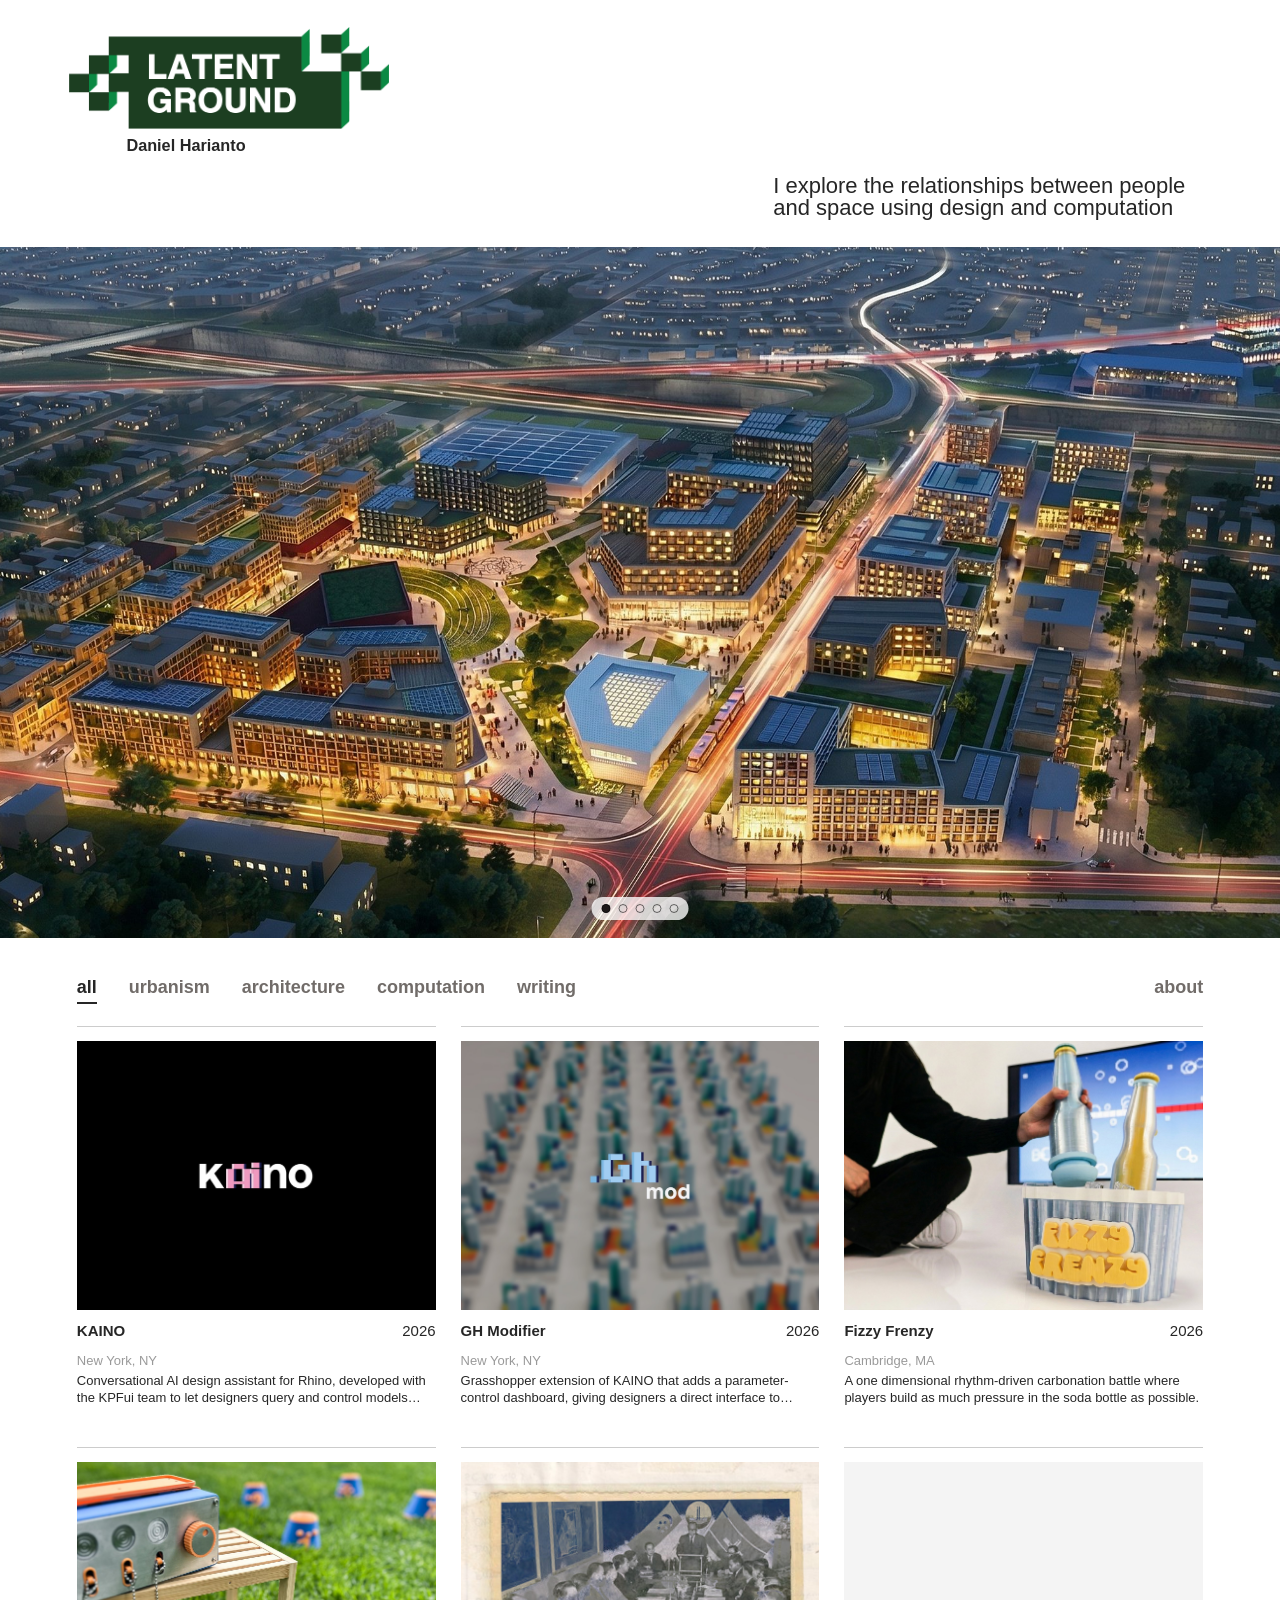
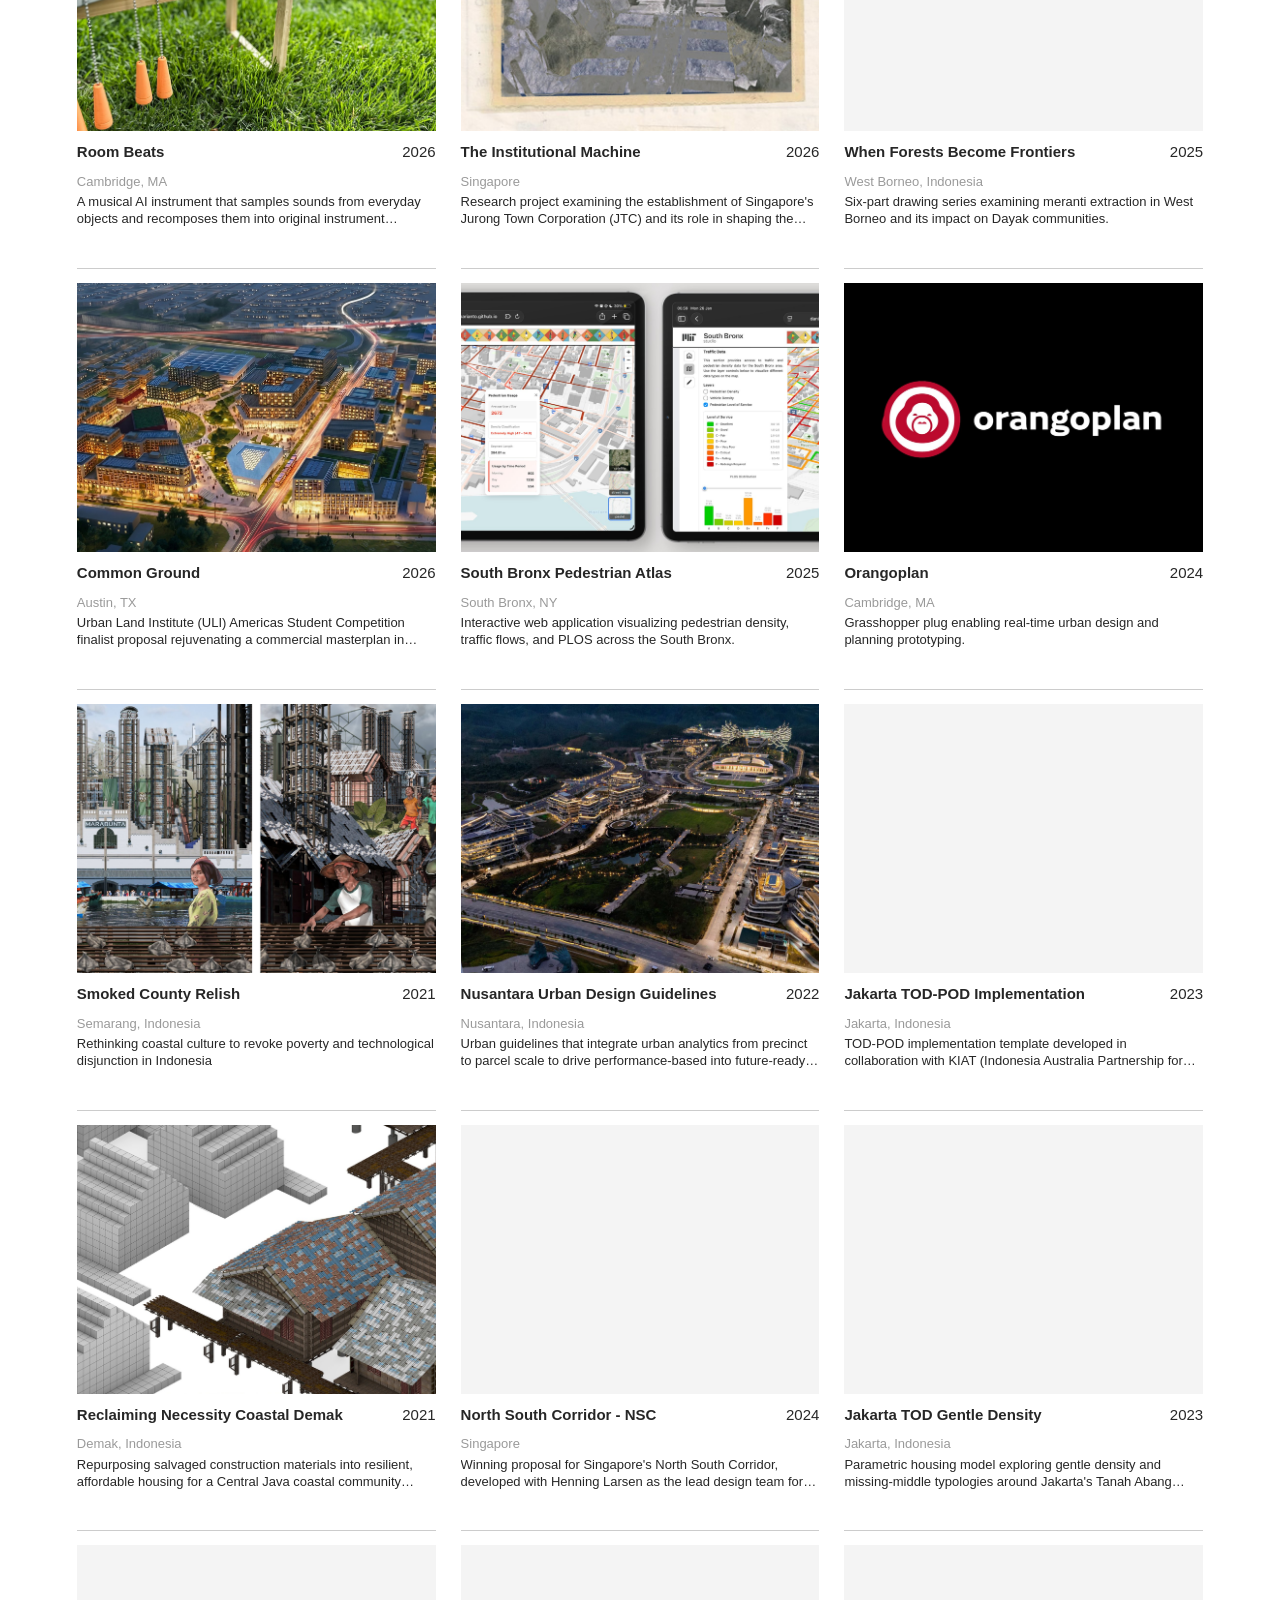
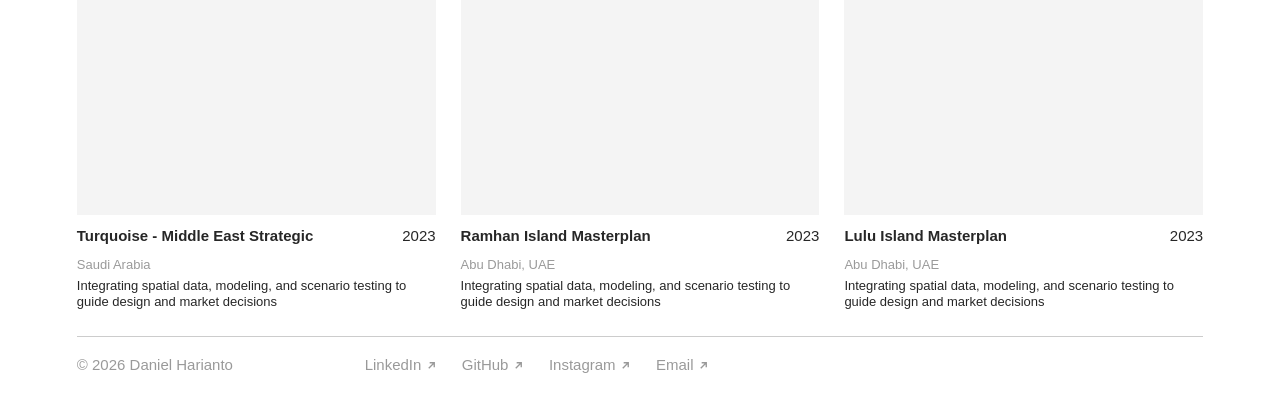
==== commit cad7c2da: "update minor" ====
--- a/index.html
+++ b/index.html
@@ -45,10 +45,10 @@
   <footer class="site-footer">
     <span>© 2026 Daniel Harianto</span>
     <div class="footer-links">
-      <a href="https://linkedin.com/in/daniel-j-harianto" target="_blank" rel="noopener noreferrer">LinkedIn ↗</a>
-      <a href="https://github.com/danieljharianto" target="_blank" rel="noopener noreferrer">GitHub ↗</a>
-      <a href="https://instagram.com/danielharianto_" target="_blank" rel="noopener noreferrer">Instagram ↗</a>
-      <a href="mailto:djansenh@mit.edu">Email ↗</a>
+      <a href="https://linkedin.com/in/daniel-j-harianto" target="_blank" rel="noopener noreferrer">LinkedIn <span class="icon icon-ext" aria-hidden="true"></span></a>
+      <a href="https://github.com/danieljharianto" target="_blank" rel="noopener noreferrer">GitHub <span class="icon icon-ext" aria-hidden="true"></span></a>
+      <a href="https://instagram.com/danielharianto_" target="_blank" rel="noopener noreferrer">Instagram <span class="icon icon-ext" aria-hidden="true"></span></a>
+      <a href="mailto:djansenh@mit.edu">Email <span class="icon icon-ext" aria-hidden="true"></span></a>
     </div>
   </footer>
 </body>
--- a/portfolio.css
+++ b/portfolio.css
@@ -117,7 +117,7 @@
 
 
 .brand-image { display: block; width: 320px; max-width: 100%; height: auto; }
-.site-name { grid-column: 1 / 3; margin: 2px 0 0 calc(var(--logo-width, 320px) * .105 - 8px); font-size: var(--small-heading-size); line-height: 1.3; font-weight: 600; }
+.site-name { grid-column: 1 / 3; margin: 14px 0 0 calc(var(--logo-width, 320px) * .105 + 16px); font-size: var(--small-heading-size); line-height: 1.3; font-weight: 600; }
 .home-slideshow { position: relative; width: 100vw; margin: 0 calc(50% - 50vw) 36px; background: #f4f4f4; }
 .hero-slides { position: relative; height: clamp(440px, 54vw, 700px); }
 .hero-slide { display: block; position: absolute; inset: 0; }
@@ -140,3 +140,14 @@
   .home-page .intro h1 { width: 100%; }
   .site-name { grid-column: 1; margin-left: 0; }
 }
+
+/* Arrow icons as SVG masks, so phones don't swap them for emoji glyphs; they take the link color. */
+.icon { display: inline-block; width: .75em; height: .75em; vertical-align: -.05em; background: currentColor; -webkit-mask: var(--icon) no-repeat center / contain; mask: var(--icon) no-repeat center / contain; }
+.icon-ext { --icon: url("data:image/svg+xml,%3Csvg xmlns='http://www.w3.org/2000/svg' viewBox='0 0 12 12' fill='none' stroke='black' stroke-width='1.5'%3E%3Cpath d='M3 9 9 3M4 3h5v5'/%3E%3C/svg%3E"); }
+.icon-back { --icon: url("data:image/svg+xml,%3Csvg xmlns='http://www.w3.org/2000/svg' viewBox='0 0 12 12' fill='none' stroke='black' stroke-width='1.5'%3E%3Cpath d='M10.5 6H2M5.5 2.5 2 6l3.5 3.5'/%3E%3C/svg%3E"); }
+
+/* Phones: let the wide (~2.3:1) covers show in full instead of cropping them into tall boxes. */
+@media (max-width: 600px) {
+  .hero-slides { height: auto; aspect-ratio: 2560 / 1111; }
+  .project-image-wrap { aspect-ratio: 2560 / 1111; }
+}
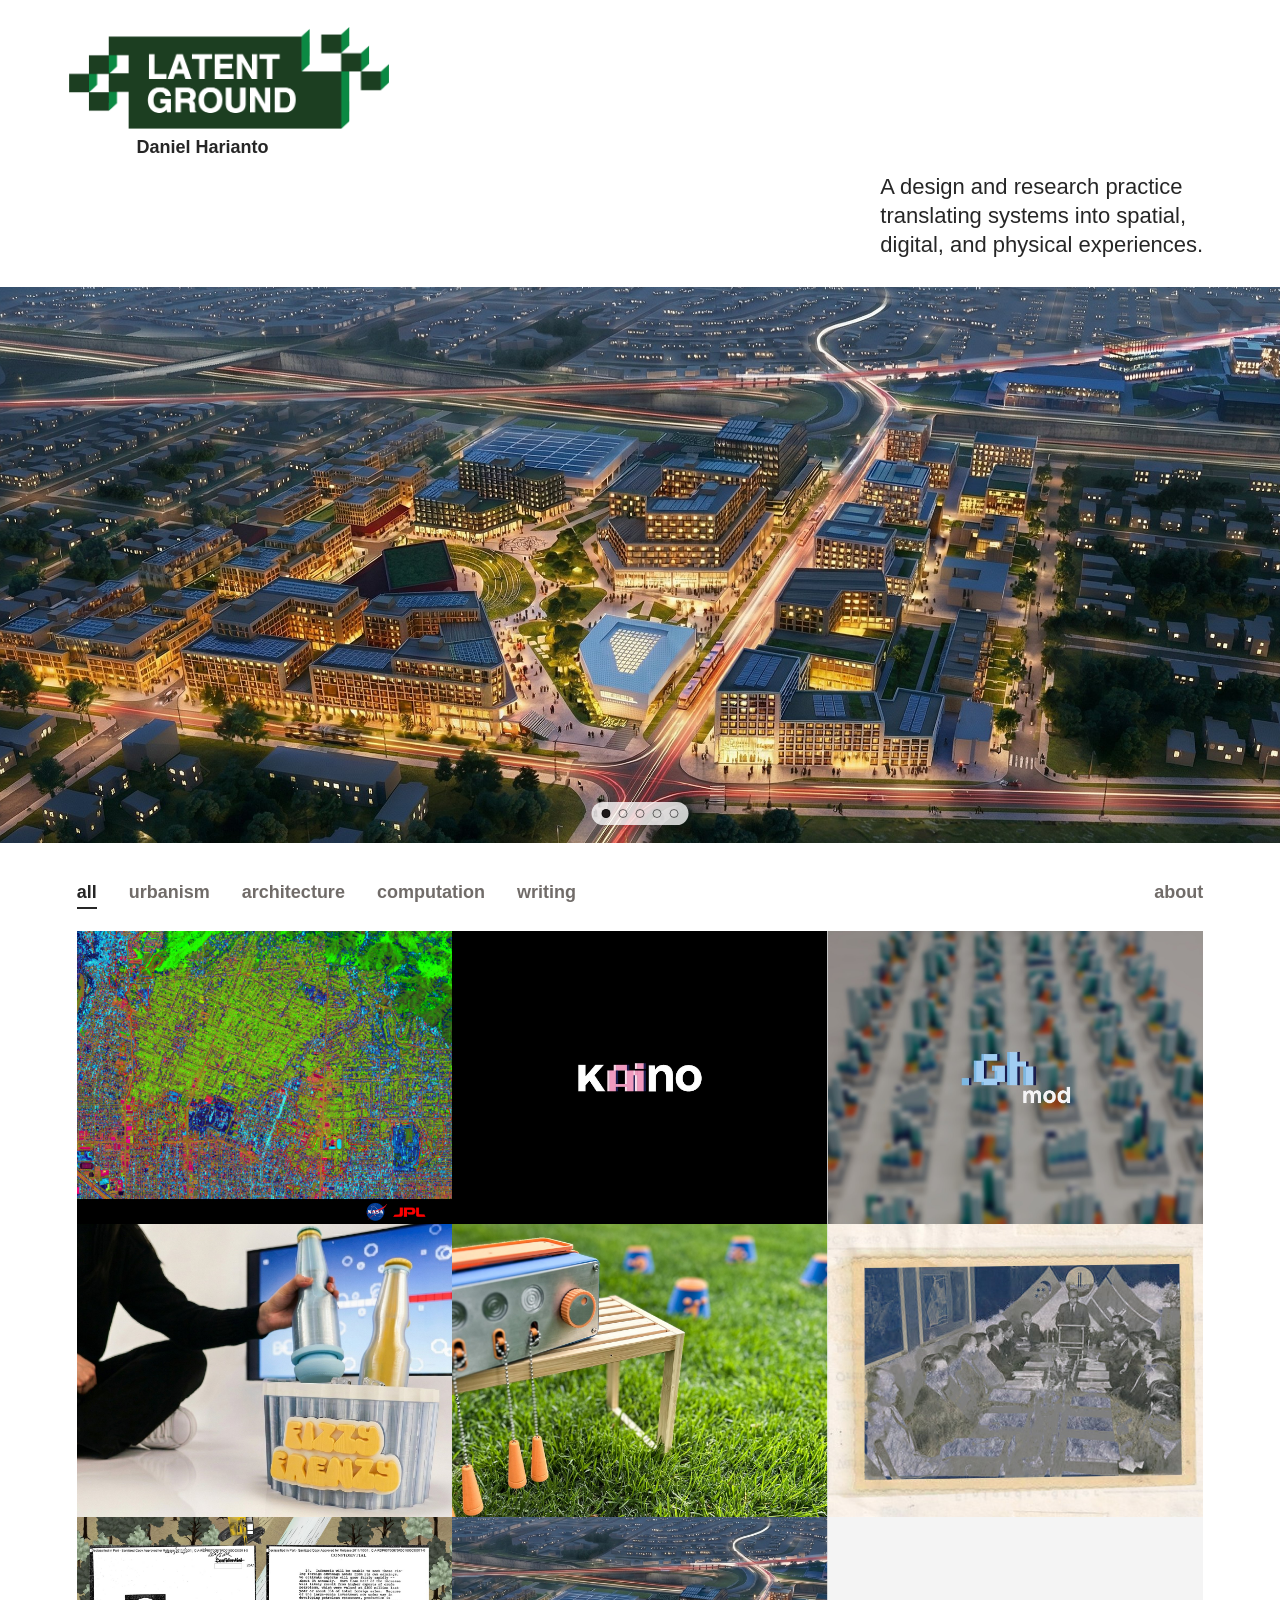
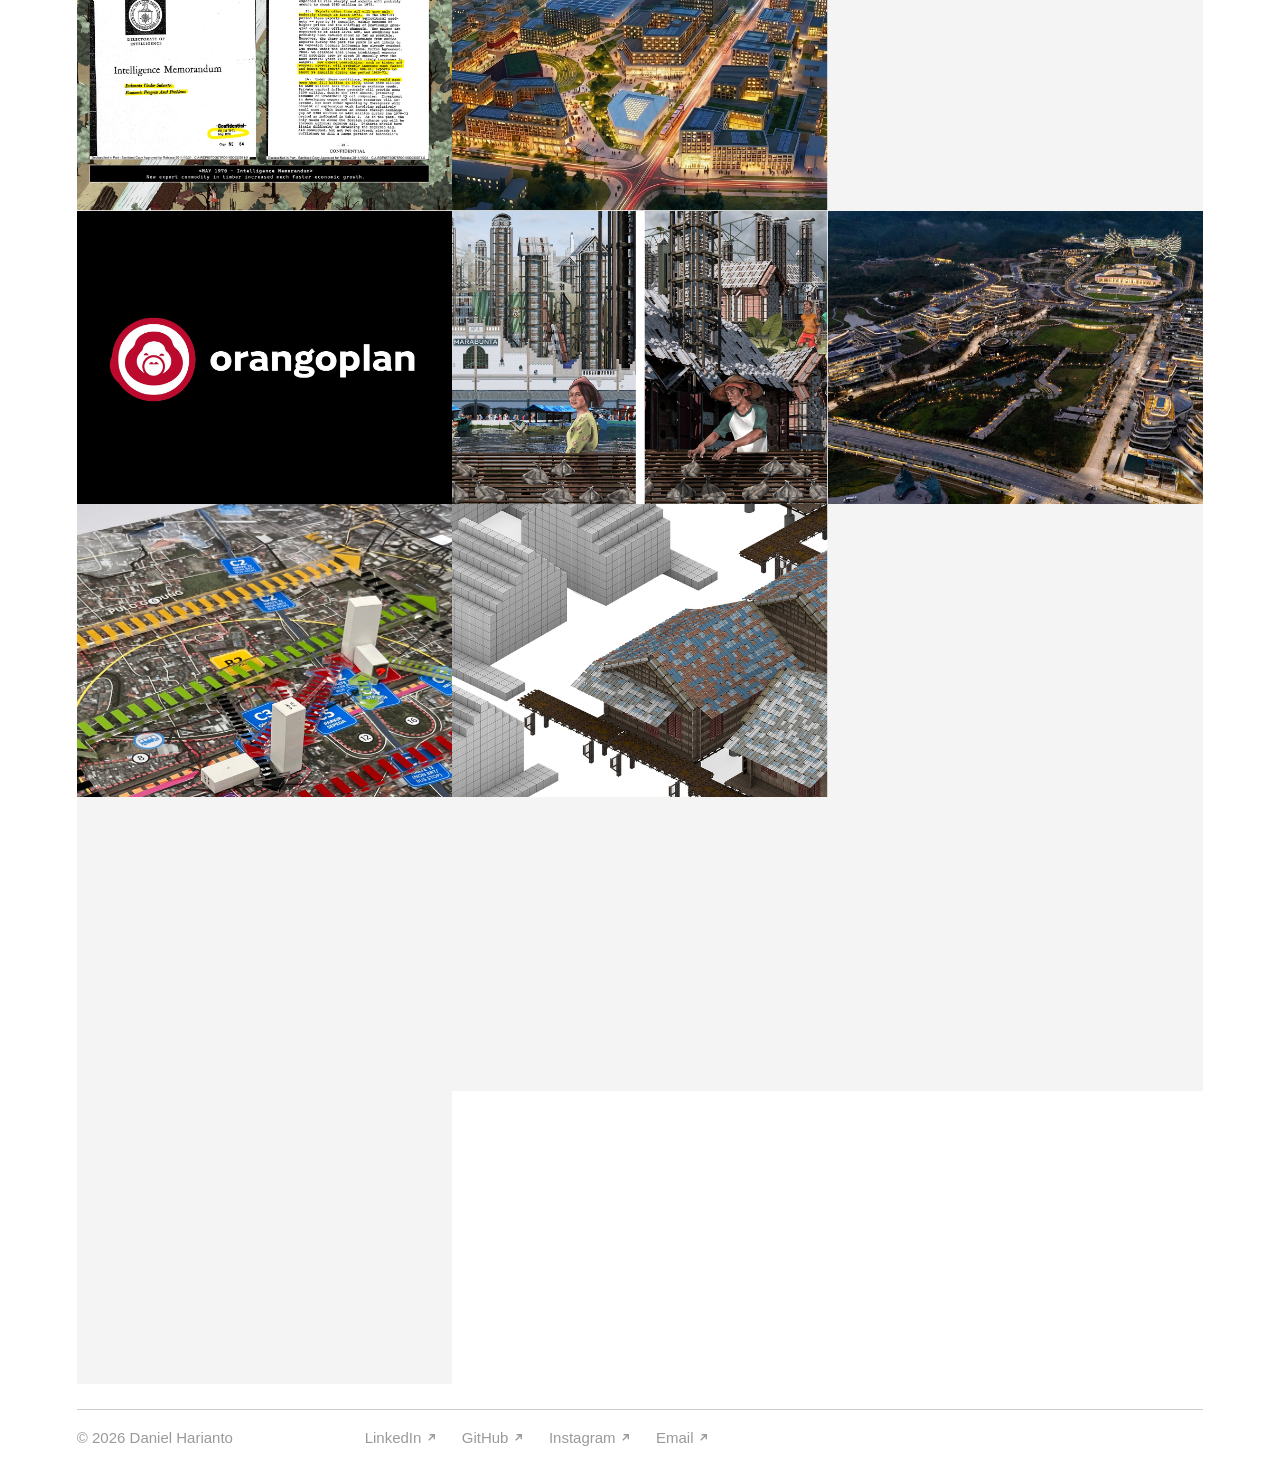
==== commit 14046125: "update wordings and paddings" ====
--- a/index.html
+++ b/index.html
@@ -9,6 +9,9 @@
   <link rel="stylesheet" href="portfolio.css" />
   <script src="data.js" defer></script>
   <script src="main.js" defer></script>
+  <link rel="preconnect" href="https://fonts.googleapis.com" />
+  <link rel="preconnect" href="https://fonts.gstatic.com" crossorigin />
+  <link rel="stylesheet" href="https://fonts.googleapis.com/css2?family=IBM+Plex+Mono:wght@400;500&display=swap" />
   <link rel="stylesheet" href="typography.css" />
 </head>
 <body class="home-page">
@@ -19,7 +22,7 @@
 </header>
   <main>
     <section class="intro" aria-labelledby="intro-title">
-      <h1 id="intro-title">I explore the relationships between people and space using design and computation</h1>
+      <h1 id="intro-title">A design and research practice<br />translating systems into spatial,<br />digital, and physical experiences.</h1>
     </section>
     <section class="home-slideshow" aria-label="Featured projects" aria-roledescription="carousel">
       <div id="heroSlides" class="hero-slides"></div>
--- a/portfolio.css
+++ b/portfolio.css
@@ -45,27 +45,36 @@
 .filters button[aria-pressed=true] { color: var(--ink); border-bottom-color: currentColor; }
 .about-tab { flex-shrink: 0; margin-left: auto; font-family: var(--font-body); }
 .sr-only { position: absolute; width: 1px; height: 1px; padding: 0; margin: -1px; overflow: hidden; clip-path: inset(50%); white-space: nowrap; border: 0; }
-.project-list { display: grid; grid-template-columns: repeat(3, minmax(0, 1fr)); gap: 40px var(--gutter); }
-.project-card { display: flex; flex-direction: column; gap: 12px; padding-top: 14px; border-top: 1px solid var(--line); font-size: var(--body-size); line-height: var(--leading); }
-.project-card > * { min-width: 0; }
+/* Project index: edge-to-edge image tiles (after kaizhang.io); captions fade in on hover or keyboard focus. */
+.project-list { display: grid; grid-template-columns: repeat(3, minmax(0, 1fr)); gap: 0; }
+.project-card { position: relative; display: block; overflow: hidden; color: #fff; }
 .project-card[hidden] { display: none; }
-.project-heading { order: 2; display: flex; align-items: baseline; justify-content: space-between; gap: 12px; }
-.project-title { font-size: inherit; line-height: inherit; margin: 0; font-weight: 600; }
-.project-year { font-family: var(--mono); font-size: inherit; line-height: inherit; color: inherit; margin: 0; flex-shrink: 0; }
-.project-summary { order: 3; display: flex; flex-direction: column; gap: 4px; }
-.project-location { flex-shrink: 0; margin: 0; font-size: 13px; color: var(--muted); }
-.project-description { margin: 0; font-size: 13px; line-height: 1.3; overflow: hidden; display: -webkit-box; -webkit-line-clamp: 2; -webkit-box-orient: vertical; }
-.project-image-wrap { order: 1; overflow: hidden; background: #f4f4f4; aspect-ratio: 4 / 3; position: relative; }
-.project-img { display: block; width: 100%; height: 100%; object-fit: cover; }
-.project-card:hover .project-title { text-decoration: underline; text-underline-offset: 3px; }
-.project-placeholder { height: 100%; display: grid; place-items: center; padding: 20px; color: var(--muted); }
+.project-image-wrap { position: relative; overflow: hidden; aspect-ratio: 32 / 25; background: #f4f4f4; }
+.project-img { position: absolute; inset: 0; width: 100%; height: 100%; object-fit: cover; display: block; transform: scale(1.001); transition: transform 1.2s cubic-bezier(.2, .7, .2, 1); }
+.project-card:hover .project-img, .project-card:focus-visible .project-img { transform: scale(1.03); }
+.project-caption { position: absolute; inset: 0; display: flex; flex-direction: column; justify-content: flex-end; gap: 2px; padding: 40px 16px 14px; background: linear-gradient(rgba(0, 0, 0, 0) 45%, rgba(0, 0, 0, .65)); opacity: 0; transition: opacity .25s; }
+.project-card:hover .project-caption, .project-card:focus-visible .project-caption { opacity: 1; }
+.project-card:focus-visible { outline-offset: -4px; }
+.project-year { margin: 0; font-family: var(--mono); font-size: 11px; letter-spacing: .04em; opacity: .7; }
+.project-title { margin: 0; font-size: 16px; line-height: 1.2; font-weight: 600; text-transform: uppercase; letter-spacing: .01em; }
+.project-medium { margin: 0; font-size: 13px; line-height: 1.3; opacity: .8; }
+.project-placeholder { position: absolute; inset: 0; display: grid; place-items: center; padding: 20px; color: var(--muted); }
+/* Touch screens have no hover, so the caption sits under the image instead. */
+@media (hover: none) {
+  .project-card { color: var(--ink); }
+  .project-caption { position: static; opacity: 1; background: none; padding: 10px 0 20px; }
+  .project-year, .project-medium { color: var(--muted); opacity: 1; }
+}
+@media (prefers-reduced-motion: reduce) {
+  .project-img, .project-caption { transition: none; }
+}
 .site-footer { display: grid; grid-template-columns: repeat(4, minmax(0, 1fr)); gap: var(--gutter); border-top: 1px solid var(--line); padding: var(--page-margin) 0; margin-top: 25px; font-size: var(--body-size); color: var(--muted); }
 .footer-links { grid-column: 2 / -1; display: flex; flex-wrap: wrap; gap: 10px 25px; }
 
 @media (max-width: 1000px) {
   .intro { grid-template-columns: minmax(0, 1fr) minmax(0, 1.4fr); }
   .intro h1 { grid-column: 2; }
-  .project-list { grid-template-columns: repeat(2, minmax(0, 1fr)); gap: 32px var(--gutter); }
+  .project-list { grid-template-columns: repeat(2, minmax(0, 1fr)); }
   .work-toolbar { gap: 20px; }
   .filters { gap: 12px 24px; }
 }
@@ -80,27 +89,26 @@
   .filters { gap: 10px 20px; }
   .filters button, .about-tab { font-size: 16px; }
 
-  .project-list { grid-template-columns: 1fr; gap: 28px; }
-  .project-card { padding-top: 6px; gap: 10px; }
+  .project-list { grid-template-columns: 1fr; }
   .site-footer { grid-template-columns: 1fr; }
   .footer-links { grid-column: 1; gap: 12px 20px; }
 }
 
 /* About page uses the same quiet editorial grid as the homepage. */
-.about-toolbar { display: flex; justify-content: space-between; margin-top: 64px; margin-bottom: 22px; font-size: 18px; font-weight: 700; }
+.about-toolbar { display: flex; justify-content: flex-end; font-size: 18px; font-weight: 700; }
 .about-toolbar a:hover { text-decoration: underline; text-underline-offset: 3px; }
 .about-content { padding-bottom: 64px; }
 .about-intro { display: grid; grid-template-columns: var(--project-columns); gap: var(--gutter); padding: 56px 0 54px; }
-.about-intro h1 { grid-column: 3; max-width: 560px; margin: 0; font-size: 30px; line-height: 1.15; font-weight: 400; }
+.about-intro h1 { grid-column: 3; max-width: 560px; margin: 0; font-size: 24px; line-height: 1.25; font-weight: 400; }
 .about-grid { display: grid; grid-template-columns: var(--project-columns); gap: var(--gutter); border-top: 1px solid var(--line); padding-top: 14px; }
 .about-photo-wrap { grid-column: 1; }
 .about-photo { display: block; width: 100%; max-height: 340px; object-fit: cover; object-position: top; filter: grayscale(100%); }
 .about-copy { grid-column: 3; max-width: 560px; font-size: 15px; line-height: 1.45; }
 .about-copy p { margin: 0 0 20px; }
 @media (max-width: 600px) {
-  .about-toolbar { margin-top: 36px; font-size: 16px; }
+  .about-toolbar { font-size: 16px; }
   .about-intro { grid-template-columns: 1fr; padding: 30px 0 34px; }
-  .about-intro h1 { grid-column: 1; font-size: 26px; max-width: none; }
+  .about-intro h1 { grid-column: 1; font-size: 21px; max-width: none; }
   .about-grid { grid-template-columns: 1fr; gap: 24px; }
   .about-photo-wrap, .about-copy { grid-column: 1; }
   .about-photo { max-height: 280px; }
@@ -119,7 +127,8 @@
 .brand-image { display: block; width: 320px; max-width: 100%; height: auto; }
 .site-name { grid-column: 1 / 3; margin: 14px 0 0 calc(var(--logo-width, 320px) * .105 + 16px); font-size: var(--small-heading-size); line-height: 1.3; font-weight: 600; }
 .home-slideshow { position: relative; width: 100vw; margin: 0 calc(50% - 50vw) 36px; background: #f4f4f4; }
-.hero-slides { position: relative; height: clamp(440px, 54vw, 700px); }
+/* Same framing as the cover on each project page: full width, the covers' own 2560:1111 proportion, no crop. */
+.hero-slides { position: relative; aspect-ratio: 2560 / 1111; }
 .hero-slide { display: block; position: absolute; inset: 0; }
 .hero-slide[hidden] { display: none; }
 .hero-slide img { width: 100%; height: 100%; object-fit: cover; display: block; }
@@ -128,16 +137,21 @@
 .hero-dot { width: 9px; height: 9px; padding: 0; border: 1px solid rgba(0,0,0,.55); border-radius: 50%; background: transparent; cursor: pointer; }
 .hero-dot[aria-current="true"] { background: #1e1919; }
 .hero-dot:hover { background: rgba(30,25,25,.5); }
-@media (max-width: 600px) { .brand-image { width: 320px; } .hero-slides { height: 340px; } }
+@media (max-width: 600px) { .brand-image { width: 320px; } }
 
 /* Align the introduction with the wordmark rather than its symbol. */
-.home-page { --logo-width: 320px; }
+/* Logo and name are shared by every page's header. */
+body { --logo-width: 320px; }
 .brand { transform: translate(-8px, 8px); }
-.home-page .brand-image { width: var(--logo-width); }
-.home-page .intro h1 { justify-self: end; width: 100%; max-width: 420px; font-size: 22px; }
+.brand-image { width: var(--logo-width); }
+.home-page .intro { padding-right: 0; align-items: end; }
+.site-name { margin-top: 12px; font-size: 18px; line-height: 1.2; transform: translate(10px, 4px); }
+/* Text reads left-aligned; the block shrinks to its longest line so it still meets the right edge. */
+.home-page .intro h1 { justify-self: end; width: fit-content; max-width: 100%; font-size: 22px; line-height: 1.3; text-align: left; }
 @media (max-width: 600px) {
-  .home-page { --logo-width: 320px; }
-  .home-page .intro h1 { width: 100%; }
+  body { --logo-width: 320px; }
+  .home-page .intro h1 { width: 100%; text-align: left; }
+  .site-name { font-size: 16px; transform: none; }
   .site-name { grid-column: 1; margin-left: 0; }
 }
 
@@ -146,8 +160,16 @@
 .icon-ext { --icon: url("data:image/svg+xml,%3Csvg xmlns='http://www.w3.org/2000/svg' viewBox='0 0 12 12' fill='none' stroke='black' stroke-width='1.5'%3E%3Cpath d='M3 9 9 3M4 3h5v5'/%3E%3C/svg%3E"); }
 .icon-back { --icon: url("data:image/svg+xml,%3Csvg xmlns='http://www.w3.org/2000/svg' viewBox='0 0 12 12' fill='none' stroke='black' stroke-width='1.5'%3E%3Cpath d='M10.5 6H2M5.5 2.5 2 6l3.5 3.5'/%3E%3C/svg%3E"); }
 
-/* Phones: let the wide (~2.3:1) covers show in full instead of cropping them into tall boxes. */
-@media (max-width: 600px) {
-  .hero-slides { height: auto; aspect-ratio: 2560 / 1111; }
-  .project-image-wrap { aspect-ratio: 2560 / 1111; }
+/* The row between the header and the first image is one shared box on every page: the index
+   tagline, the project page's "all projects" and the about page's "projects" sit at the bottom of
+   it, so the slideshow and the project cover start at the same height. Tagline: 3 lines × 22px × 1.3. */
+:root { --subheader-height: 85.8px; --subheader-gap: 28px; }
+.home-page .intro, .detail-toolbar, .about-toolbar {
+  box-sizing: content-box;
+  min-height: var(--subheader-height);
+  margin-top: 0;
+  margin-bottom: 0;
+  padding-top: 0;
+  padding-bottom: var(--subheader-gap);
 }
+.detail-toolbar, .about-toolbar { align-items: flex-end; line-height: 1; }
--- a/typography.css
+++ b/typography.css
@@ -1,36 +1,32 @@
-﻿/* Shared SF Pro family for every portfolio page. */
+﻿/* Type follows kaizhang.io: Neue Montreal for text, IBM Plex Mono for small labels.
+   Neue Montreal (Pangram Pangram) is licensed separately and is not bundled here; it is used when
+   installed locally or when its .woff2 files are added to fonts/ and listed below. Otherwise text
+   falls back to Helvetica Neue / Helvetica / Arial. IBM Plex Mono loads from Google Fonts. */
 @font-face {
-  font-family: 'SF Pro';
-  src: local('SF Pro Text Regular'), local('SFProText-Regular'), local('SF Pro Display Regular'), local('SFProDisplay-Regular');
+  font-family: 'Neue Montreal';
+  src: local('PP Neue Montreal Regular'), local('PPNeueMontreal-Regular'), local('Neue Montreal Regular'), local('NeueMontreal-Regular');
   font-style: normal;
-  font-weight: 400;
+  font-weight: 400 500;
   font-display: swap;
 }
 @font-face {
-  font-family: 'SF Pro';
-  src: local('SF Pro Text Medium'), local('SFProText-Medium'), local('SF Pro Display Medium'), local('SFProDisplay-Medium');
+  font-family: 'Neue Montreal';
+  src: local('PP Neue Montreal Medium'), local('PPNeueMontreal-Medium'), local('Neue Montreal Medium'), local('NeueMontreal-Medium');
   font-style: normal;
   font-weight: 500;
   font-display: swap;
 }
 @font-face {
-  font-family: 'SF Pro';
-  src: local('SF Pro Text Semibold'), local('SFProText-Semibold'), local('SF Pro Display Semibold'), local('SFProDisplay-Semibold');
+  font-family: 'Neue Montreal';
+  src: local('PP Neue Montreal SemiBold'), local('PPNeueMontreal-SemiBold'), local('Neue Montreal Semibold'), local('NeueMontreal-Semibold'), local('PP Neue Montreal Bold'), local('PPNeueMontreal-Bold');
   font-style: normal;
-  font-weight: 600;
-  font-display: swap;
-}
-@font-face {
-  font-family: 'SF Pro';
-  src: local('SF Pro Text Bold'), local('SFProText-Bold'), local('SF Pro Display Bold'), local('SFProDisplay-Bold');
-  font-style: normal;
-  font-weight: 700;
+  font-weight: 600 700;
   font-display: swap;
 }
 :root {
-  --font-body: 'SF Pro', sans-serif;
+  --font-body: 'Neue Montreal', 'PP Neue Montreal', 'Helvetica Neue', Helvetica, Arial, system-ui, sans-serif;
   --font-display: var(--font-body);
-  --mono: var(--font-body);
+  --mono: 'IBM Plex Mono', ui-monospace, 'SF Mono', Menlo, monospace;
 }
 html, body, button, input, select, textarea {
   font-family: var(--font-body);
